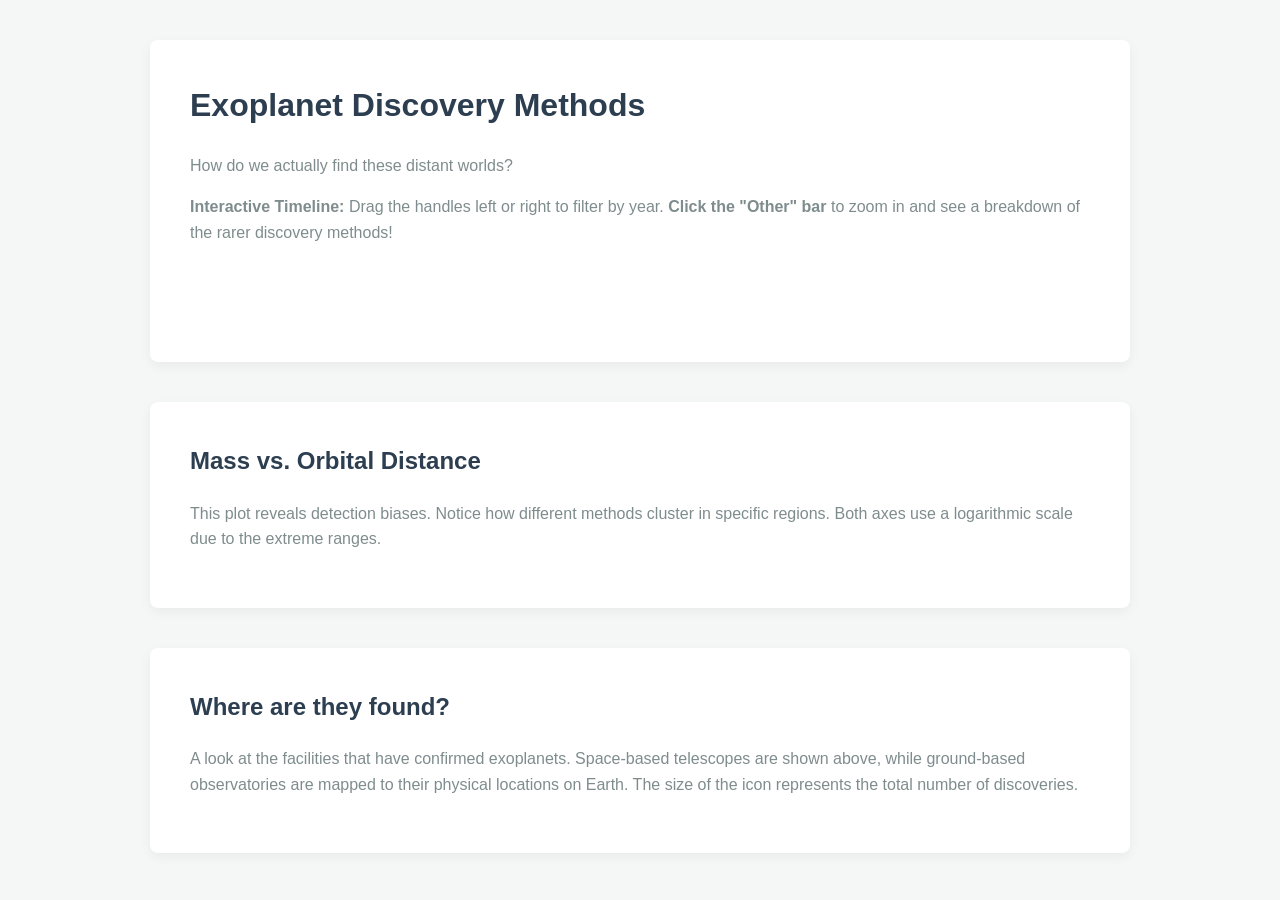
==== index.html @ 7d623ff3 "Exploratory graph: observatories" ====
<!DOCTYPE html>
<html lang="en">
<head>
    <meta charset="UTF-8">
    <meta name="viewport" content="width=device-width, initial-scale=1.0">
    <title>Exploring Exoplanets Through Data</title>

    <link rel="stylesheet" href="css/style.css">
    <script src="https://d3js.org/d3.v7.min.js"></script>
</head>

<body>
    <main>
        <div class="container">
            <h1>Exoplanet Discovery Methods</h1>
            <p class="lead">How do we actually find these distant worlds?</p>
            
            <div class="note" style="margin-bottom: 2rem;">
                <p><strong>Interactive Timeline:</strong> Drag the handles left or right to filter by year. 
                <strong>Click the "Other" bar</strong> to zoom in and see a breakdown of the rarer discovery methods!</p>
            </div>
            
            <div id="timeline-container" style="margin-bottom: 20px;"></div>
            
            <div style="margin-bottom: 10px; height: 35px;">
                <button id="back-btn" class="btn btn-primary" style="display: none; cursor: pointer; padding: 5px 15px; border-radius: 5px; border: none; background-color: var(--accent-blue, #2563eb); color: white; font-weight: bold;">
                    &larr; Back to main view
                </button>
            </div>

            <div id="bar-chart-container"></div>
        </div>

        <div class="container" style="margin-top: 40px;">
            <h2>Mass vs. Orbital Distance</h2>
            <p>This plot reveals detection biases. Notice how different methods cluster in specific regions. Both axes use a logarithmic scale due to the extreme ranges.</p>
            
            <div id="scatter-plot-container"></div>
        </div>

        <div class="container" style="margin-top: 40px;">
            <h2>Where are they found?</h2>
            <p>A look at the facilities that have confirmed exoplanets. Space-based telescopes are shown above, while ground-based observatories are mapped to their physical locations on Earth. The size of the icon represents the total number of discoveries.</p>
            
            <div id="observatory-map-container" style="position: relative; overflow: hidden;"></div>
        </div>

    </main>

    <footer>

    </footer>

    <script src="js/main.js"></script>
    <script src="js/detected_per_method_years.js"></script>
    <script src="js/mass_vs_distance.js"></script>
    <script src="js/observatory_map.js"></script>
</body>
</html>
---- css/style.css ----
/* --- CSS VARIABLES --- */
:root {
    /* Colors */
    --bg-color: #f4f7f6;
    --container-bg: #ffffff;
    --text-main: #2c3e50;
    --text-muted: #7f8c8d;
    --bar-color: #4CAF50;
    --bar-hover: #45a049;
    --grid-line: #e0e0e0;

    --color-transit: #2563eb;
    --color-radial: #ea580c;
    --color-microlensing: #16a34a;
    --color-imaging: #9333ea;
    --color-other: #64748b;
    
    /* Typography */
    --font-family: 'Segoe UI', Tahoma, Geneva, Verdana, sans-serif;
}

/* --- GLOBAL STYLES --- */
body {
    font-family: var(--font-family);
    background-color: var(--bg-color);
    color: var(--text-main);
    margin: 0;
    padding: 40px 20px;
    line-height: 1.6;
}

.container {
    max-width: 900px;
    margin: 0 auto;
    background-color: var(--container-bg);
    padding: 40px;
    border-radius: 8px;
    box-shadow: 0 4px 12px rgba(0,0,0,0.05);
}

h1, h2, h3 {
    margin-top: 0;
    color: var(--text-main);
}

p {
    color: var(--text-muted);
}

/* --- 3. D3 CHART SPECIFIC STYLES --- */
.chart-title {
    font-size: 18px;
    font-weight: bold;
    fill: var(--text-main);
}

.axis-label {
    font-size: 12px;
    fill: var(--text-muted);
}

.domain, .tick line {
    stroke: var(--grid-line);
}

.area-cumulative {
    fill: var(--text-muted, #94a3b8);
    opacity: 0.3;
}

.line-cumulative {
    fill: none;
    stroke: var(--text-muted, #64748b);
    stroke-width: 2px;
}

/* --- BRUSH & SLIDER STYLES --- */
.selection {
    fill: var(--accent-blue, #2563eb);
    fill-opacity: 0.15;
    stroke: var(--accent-blue, #2563eb);
    stroke-width: 2px;
}

.handle--custom {
    fill: #ffffff;
    stroke: var(--text-muted, #64748b);
    stroke-width: 1.5px;
    cursor: ew-resize;
    box-shadow: 0 2px 4px rgba(0,0,0,0.2);
}

.handle-grip {
    stroke: var(--text-muted, #64748b);
    stroke-width: 1px;
    pointer-events: none;
}

.bar-rect {
    transition: filter 0.2s;
}

.bar-clickable:hover {
    filter: brightness(0.85);
}

/* --- SCATTER PLOT & TOOLTIP STYLES --- */
.scatter-dot {
    opacity: 0.7;
    stroke: #fff;
    stroke-width: 0.5px;
    transition: opacity 0.2s, stroke-width 0.2s;
}

.scatter-dot:hover {
    opacity: 1;
    stroke: #000;
    stroke-width: 1.5px;
    cursor: pointer;
}

.d3-tooltip {
    position: absolute;
    background-color: var(--container-bg, #ffffff);
    color: var(--text-main, #2c3e50);
    padding: 12px;
    border-radius: 6px;
    box-shadow: 0 4px 15px rgba(0,0,0,0.15);
    border: 1px solid var(--grid-line, #e0e0e0);
    pointer-events: none;
    font-size: 13px;
    opacity: 0;
    transition: opacity 0.2s;
    z-index: 10;
}

.d3-tooltip strong {
    display: block;
    font-size: 14px;
    margin-bottom: 5px;
    border-bottom: 1px solid var(--grid-line, #e0e0e0);
    padding-bottom: 4px;
}

.legend-text {
    font-size: 12px;
    fill: var(--text-main);
}

/* --- OBSERVATORY MAP STYLES --- */
.map-land {
    fill: #cbd5e1;
    stroke: #ffffff;
    stroke-width: 0.5px;
    transition: fill 0.2s;
}

.map-land:hover {
    fill: #94a3b8;
}

.map-background {
    fill: #f8fafc;
}

.d3-tooltip {
    position: absolute;
    background-color: var(--container-bg, #ffffff);
    color: var(--text-main, #2c3e50);
    padding: 12px;
    border-radius: 6px;
    box-shadow: 0 4px 15px rgba(0,0,0,0.25);
    border: 1px solid var(--grid-line, #e0e0e0);
    pointer-events: none; 
    font-size: 13px;
    opacity: 0;
    transition: opacity 0.1s;
    z-index: 9999;
}

.facility-icon {
    transition: filter 0.2s;
    cursor: pointer;
}

.facility-icon:hover {
    filter: drop-shadow(0px 4px 6px rgba(0,0,0,0.3));
}

.facility-label {
    font-size: 11px;
    fill: var(--text-main);
    font-weight: 600;
    pointer-events: none;
}

.facility-count {
    font-size: 10px;
    fill: var(--text-muted);
    pointer-events: none;
}
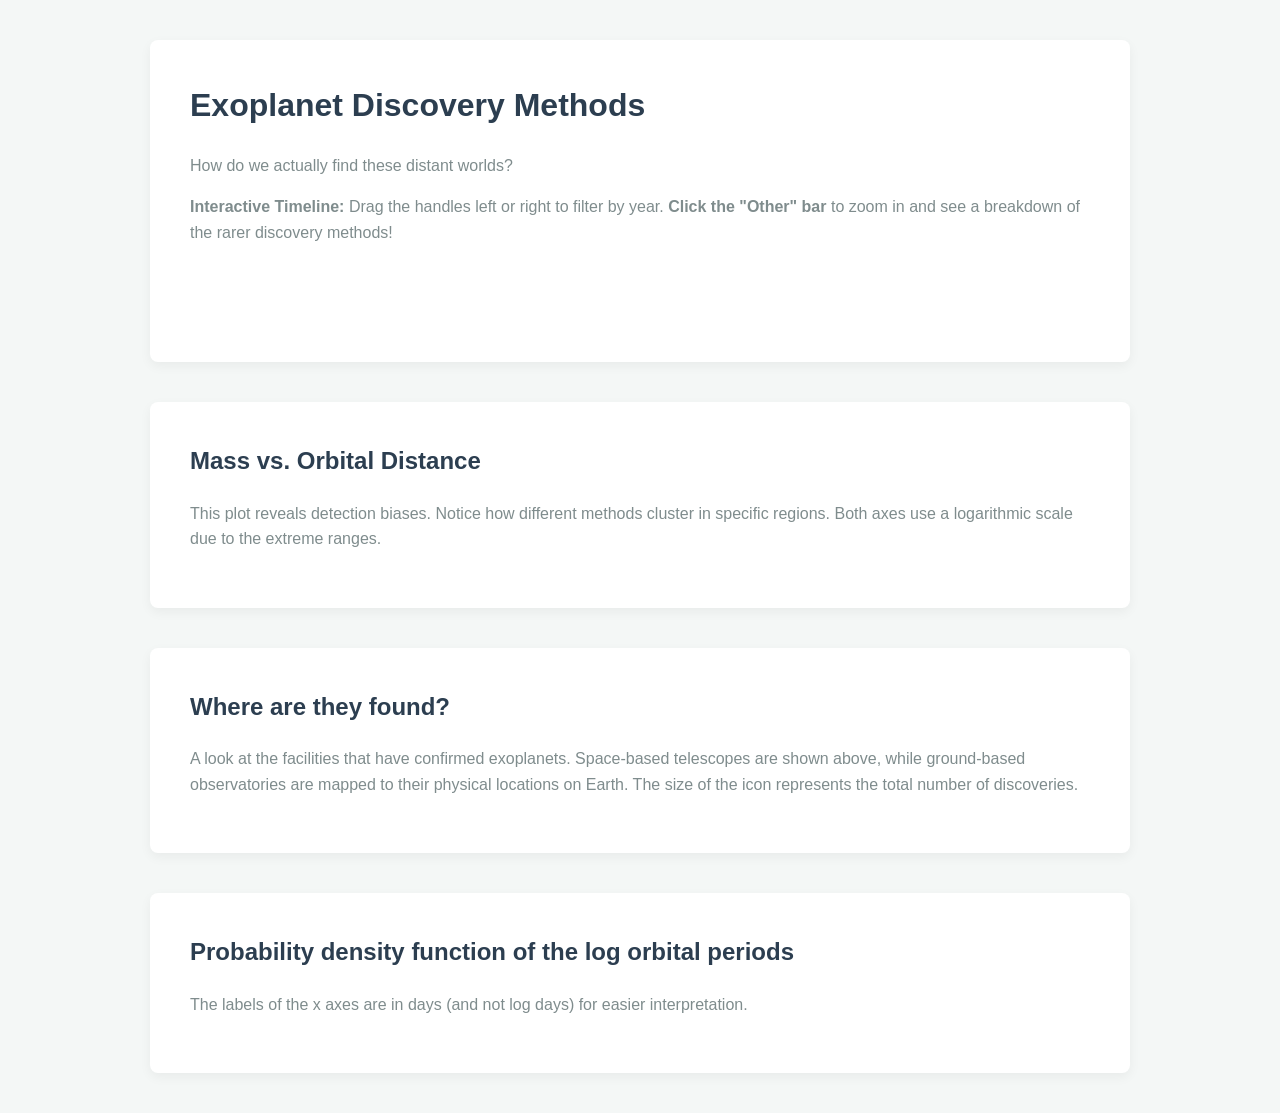
==== commit ab12a799: "Added orbital period density plot." ====
--- a/index.html
+++ b/index.html
@@ -45,6 +45,13 @@
             <div id="observatory-map-container" style="position: relative; overflow: hidden;"></div>
         </div>
 
+        <div class="container" style="margin-top: 40px;">
+            <h2>Probability density function of the log orbital periods</h2>
+            <p>The labels of the x axes are in days (and not log days) for easier interpretation.</p>
+            
+            <div id="density-plot-container"></div>
+        </div>
+
     </main>
 
     <footer>
@@ -55,5 +62,6 @@
     <script src="js/detected_per_method_years.js"></script>
     <script src="js/mass_vs_distance.js"></script>
     <script src="js/observatory_map.js"></script>
+    <script src="js/orbital_density.js"></script>
 </body>
 </html>
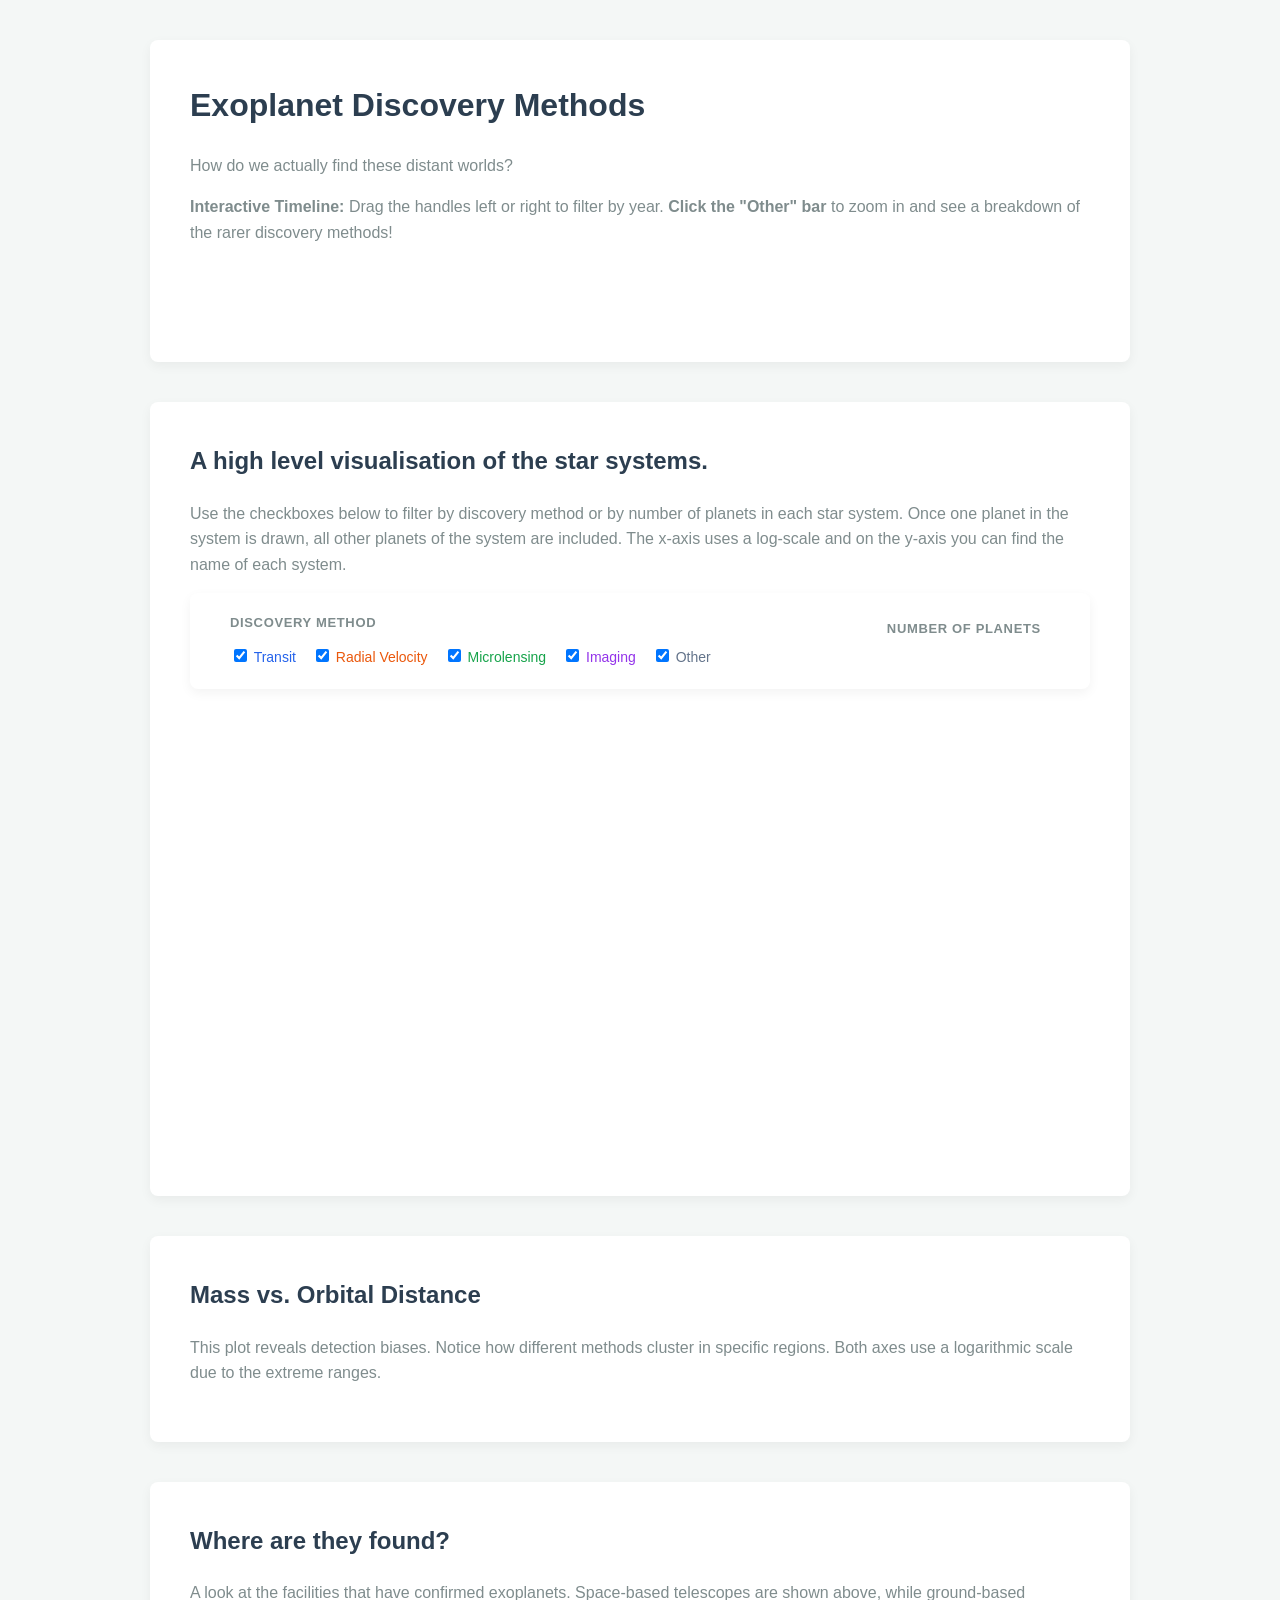
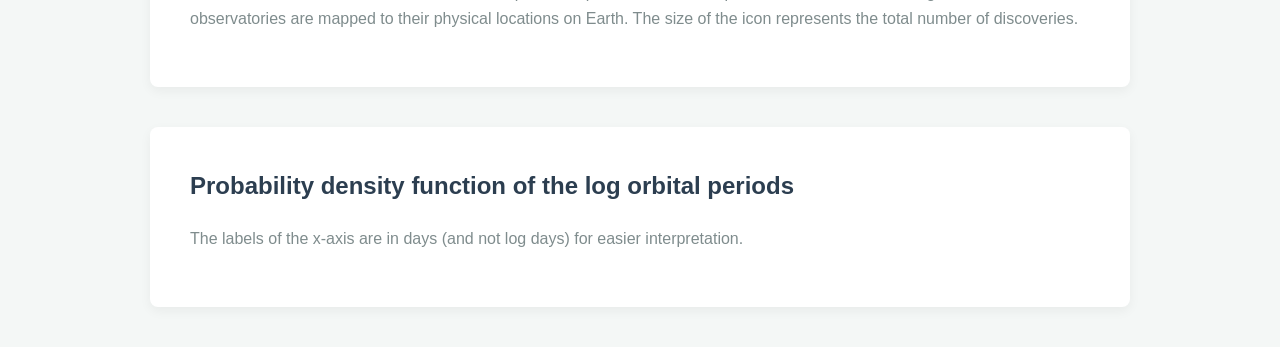
==== commit a68791a0: "Added high-level visualisation plot." ====
--- a/index.html
+++ b/index.html
@@ -32,6 +32,36 @@
         </div>
 
         <div class="container" style="margin-top: 40px;">
+            <h2>A high level visualisation of the star systems.</h2>
+            <p>Use the checkboxes below to filter by discovery method or by number of planets in each star system.
+                Once one planet in the system is drawn, all other planets of the system are included.
+                The x-axis uses a log-scale and on the y-axis you can find the name of each system. 
+            </p>
+            
+            <div class="filters">
+                <div class="filter-group">
+                    <strong>Discovery Method</strong>
+                    <label class="method-transit"><input type="checkbox" name="method" value="Transit" checked> Transit</label>
+                    <label class="method-radial"><input type="checkbox" name="method" value="Radial Velocity" checked> Radial Velocity</label>
+                    <label class="method-microlensing"><input type="checkbox" name="method" value="Microlensing" checked> Microlensing</label>
+                    <label class="method-imaging"><input type="checkbox" name="method" value="Imaging" checked> Imaging</label>
+                    <label class="method-other"><input type="checkbox" name="method" value="Other" checked> Other</label>
+                </div>
+                <div class="filter-group">
+                    <strong>Number of Planets</strong>
+                    <div id="planet-count-filters"></div>
+                </div>
+            </div>
+
+            <div id="system-visualisation-container">
+                <div id="scroll-area" style="height: 400px; overflow-y: auto;">
+                    <svg id="systems-svg"></svg>
+                </div>
+                <svg id="x-axis-svg" height="40"></svg>
+            </div>
+        </div>
+
+        <div class="container" style="margin-top: 40px;">
             <h2>Mass vs. Orbital Distance</h2>
             <p>This plot reveals detection biases. Notice how different methods cluster in specific regions. Both axes use a logarithmic scale due to the extreme ranges.</p>
             
@@ -47,7 +77,7 @@
 
         <div class="container" style="margin-top: 40px;">
             <h2>Probability density function of the log orbital periods</h2>
-            <p>The labels of the x axes are in days (and not log days) for easier interpretation.</p>
+            <p>The labels of the x-axis are in days (and not log days) for easier interpretation.</p>
             
             <div id="density-plot-container"></div>
         </div>
@@ -60,8 +90,10 @@
 
     <script src="js/main.js"></script>
     <script src="js/detected_per_method_years.js"></script>
+    <script src="js/system_visualisation.js"></script>
     <script src="js/mass_vs_distance.js"></script>
     <script src="js/observatory_map.js"></script>
     <script src="js/orbital_density.js"></script>
+
 </body>
 </html>
--- a/css/style.css
+++ b/css/style.css
@@ -198,4 +198,44 @@
     font-size: 10px;
     fill: var(--text-muted);
     pointer-events: none;
-}+}
+
+/* --- FILTER CONTROLS --- */
+.filters {
+    max-width: 900px;
+    margin: 0 auto 20px auto;
+    background-color: var(--container-bg);
+    padding: 20px 40px;
+    border-radius: 8px;
+    box-shadow: 0 4px 12px rgba(0,0,0,0.05);
+    display: flex;
+    gap: 40px;
+}
+
+.filter-group {
+    display: flex;
+    flex-wrap: wrap;
+    gap: 8px 16px;
+    align-items: center;
+}
+
+.filter-group strong {
+    width: 100%;
+    margin-bottom: 4px;
+    font-size: 13px;
+    color: var(--text-muted);
+    text-transform: uppercase;
+    letter-spacing: 0.05em;
+}
+
+.filter-group label {
+    font-size: 14px;
+    font-weight: 500;
+    cursor: pointer;
+}
+
+.method-transit     { color: var(--color-transit); }
+.method-radial      { color: var(--color-radial); }
+.method-microlensing { color: var(--color-microlensing); }
+.method-imaging     { color: var(--color-imaging); }
+.method-other       { color: var(--color-other); }
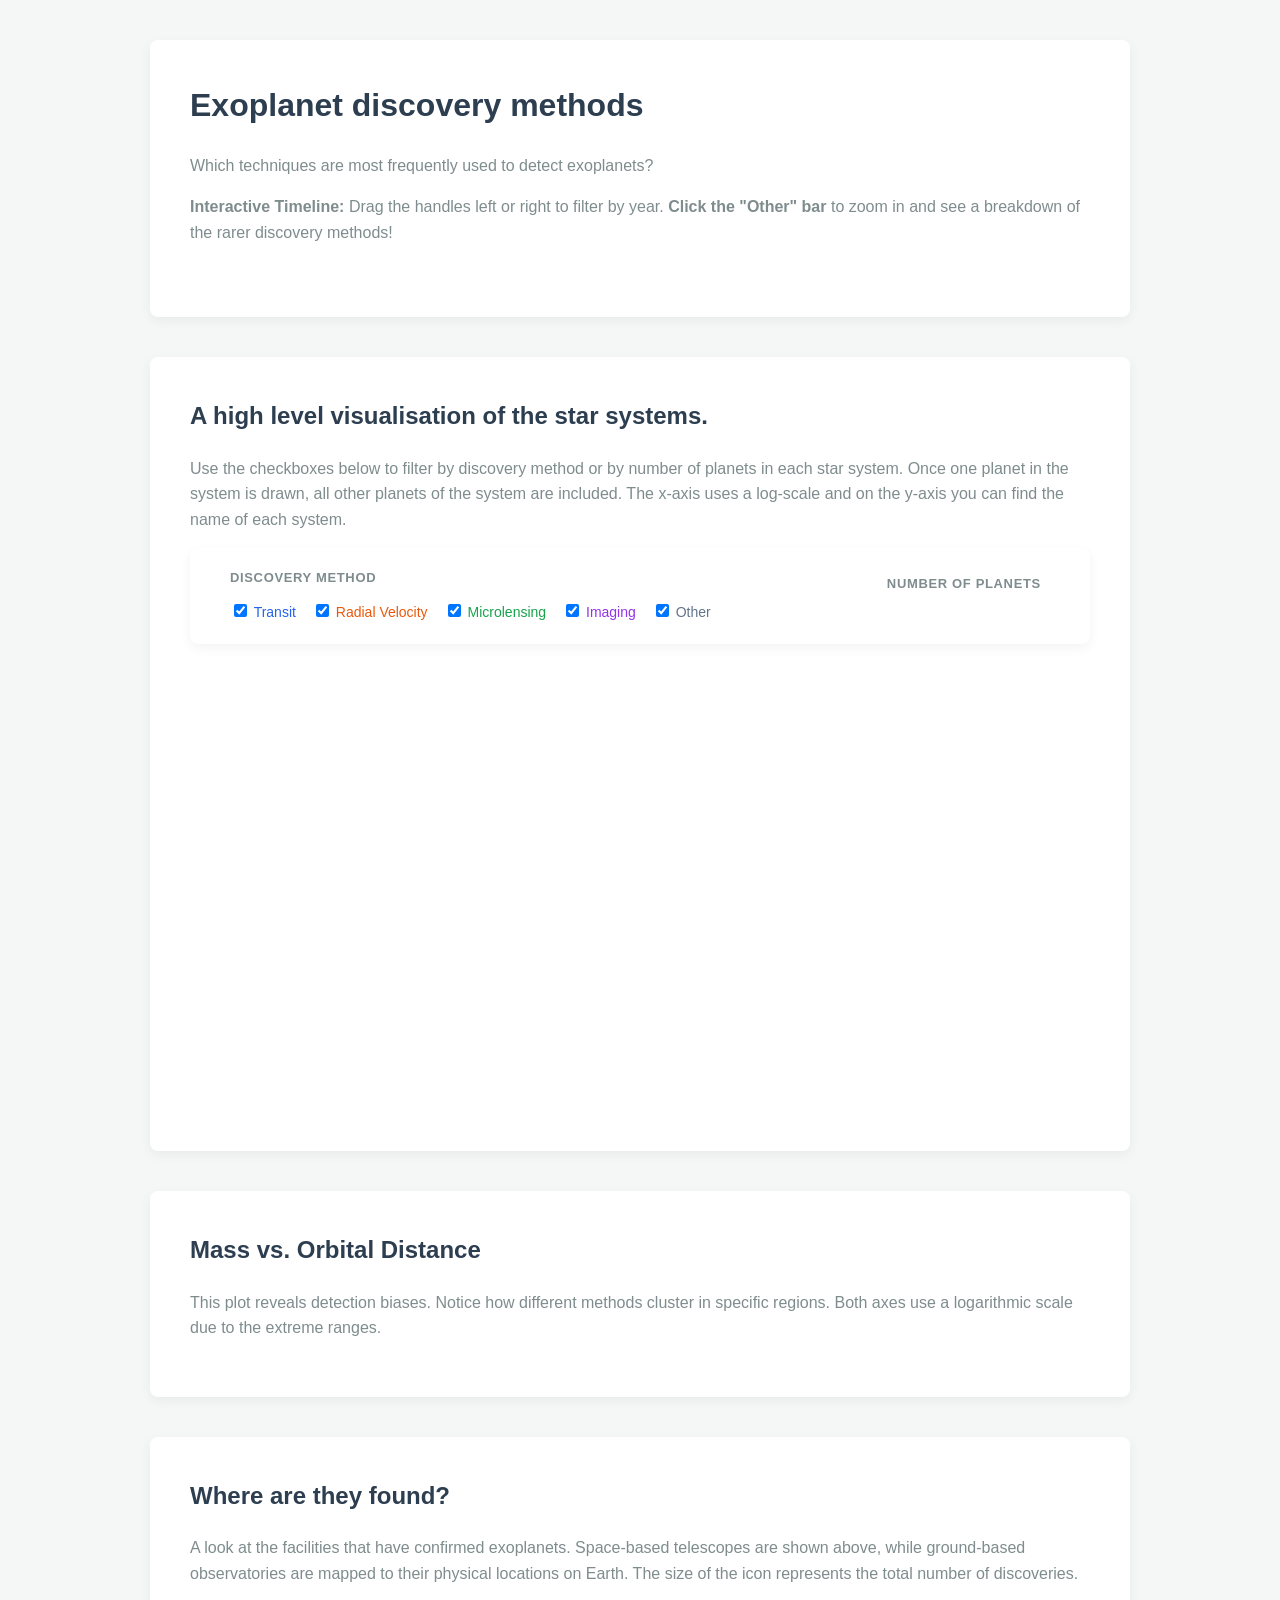
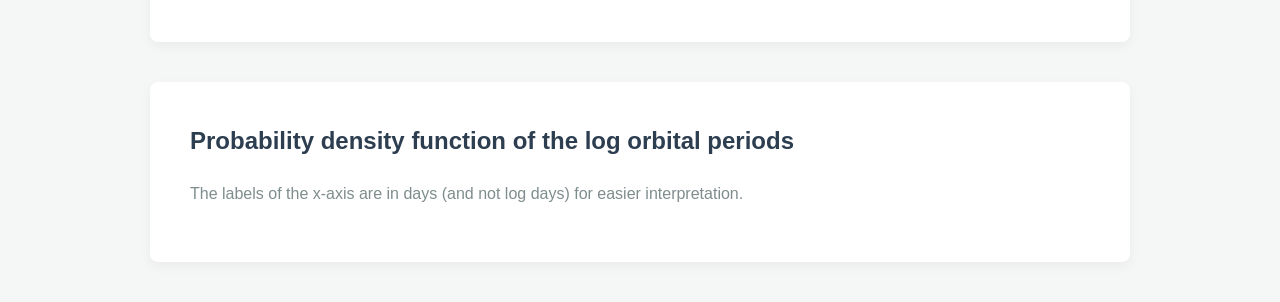
==== commit a88f08f1: "Updated detection methods with timeline" ====
--- a/index.html
+++ b/index.html
@@ -12,8 +12,8 @@
 <body>
     <main>
         <div class="container">
-            <h1>Exoplanet Discovery Methods</h1>
-            <p class="lead">How do we actually find these distant worlds?</p>
+            <h1>Exoplanet discovery methods</h1>
+            <p class="lead">Which techniques are most frequently used to detect exoplanets?</p>
             
             <div class="note" style="margin-bottom: 2rem;">
                 <p><strong>Interactive Timeline:</strong> Drag the handles left or right to filter by year. 
@@ -22,13 +22,12 @@
             
             <div id="timeline-container" style="margin-bottom: 20px;"></div>
             
-            <div style="margin-bottom: 10px; height: 35px;">
-                <button id="back-btn" class="btn btn-primary" style="display: none; cursor: pointer; padding: 5px 15px; border-radius: 5px; border: none; background-color: var(--accent-blue, #2563eb); color: white; font-weight: bold;">
+            <div id="bar-chart-container" style="position: relative;">
+                <button id="back-btn" class="btn btn-primary" 
+                    style="display: none; cursor: pointer; padding: 5px 15px; border-radius: 5px; border: none; background-color: var(--accent-blue, #2563eb); color: white; font-weight: bold;">
                     &larr; Back to main view
                 </button>
             </div>
-
-            <div id="bar-chart-container"></div>
         </div>
 
         <div class="container" style="margin-top: 40px;">
--- a/css/style.css
+++ b/css/style.css
@@ -102,6 +102,23 @@
 
 .bar-clickable:hover {
     filter: brightness(0.85);
+}
+#bar-chart-container {
+    position: relative;
+    margin-top: 0;
+}
+
+#back-btn {
+    position: absolute;
+    right: 40px; 
+    bottom: 65px;
+    z-index: 10;
+    box-shadow: 0 2px 4px rgba(0,0,0,0.2);
+}
+
+#timeline-container svg, 
+#bar-chart-container svg {
+    display: block;
 }
 
 /* --- SCATTER PLOT & TOOLTIP STYLES --- */
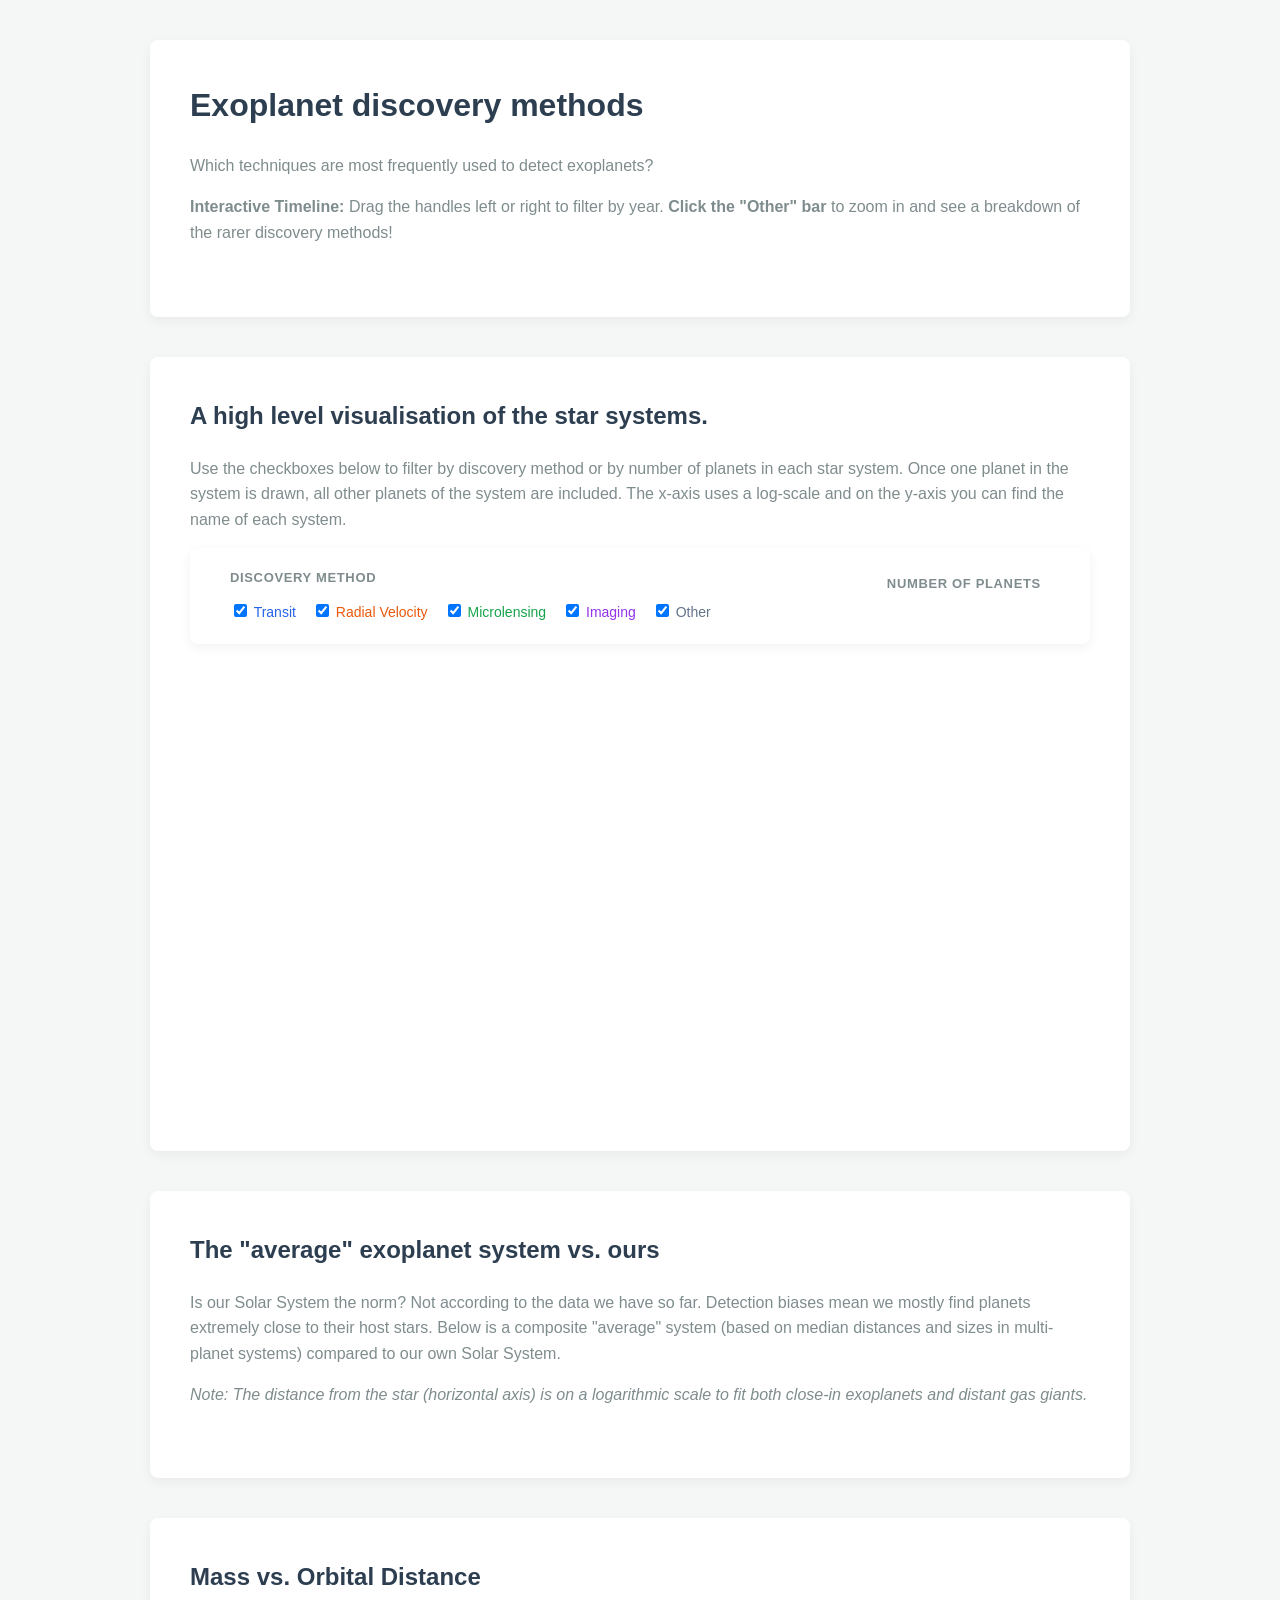
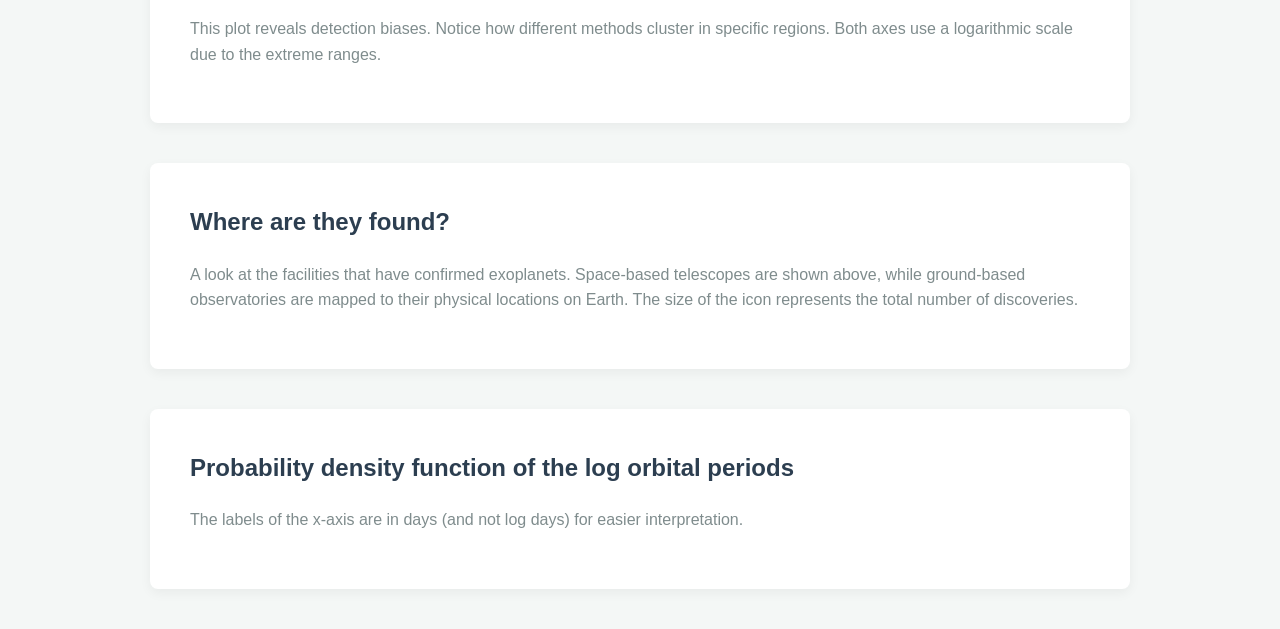
==== commit 663de4d9: "Added interpretative graph: median exoplanetary system" ====
--- a/index.html
+++ b/index.html
@@ -61,6 +61,14 @@
         </div>
 
         <div class="container" style="margin-top: 40px;">
+            <h2>The "average" exoplanet system vs. ours</h2>
+            <p>Is our Solar System the norm? Not according to the data we have so far. Detection biases mean we mostly find planets extremely close to their host stars. Below is a composite "average" system (based on median distances and sizes in multi-planet systems) compared to our own Solar System.</p>
+            <p><em>Note: The distance from the star (horizontal axis) is on a logarithmic scale to fit both close-in exoplanets and distant gas giants.</em></p>
+            
+            <div id="average-system-container" style="position: relative; margin-top: 30px;"></div>
+        </div>
+
+        <div class="container" style="margin-top: 40px;">
             <h2>Mass vs. Orbital Distance</h2>
             <p>This plot reveals detection biases. Notice how different methods cluster in specific regions. Both axes use a logarithmic scale due to the extreme ranges.</p>
             
@@ -93,6 +101,7 @@
     <script src="js/mass_vs_distance.js"></script>
     <script src="js/observatory_map.js"></script>
     <script src="js/orbital_density.js"></script>
+    <script src="js/average_system_comparison.js"></script>
 
 </body>
 </html>
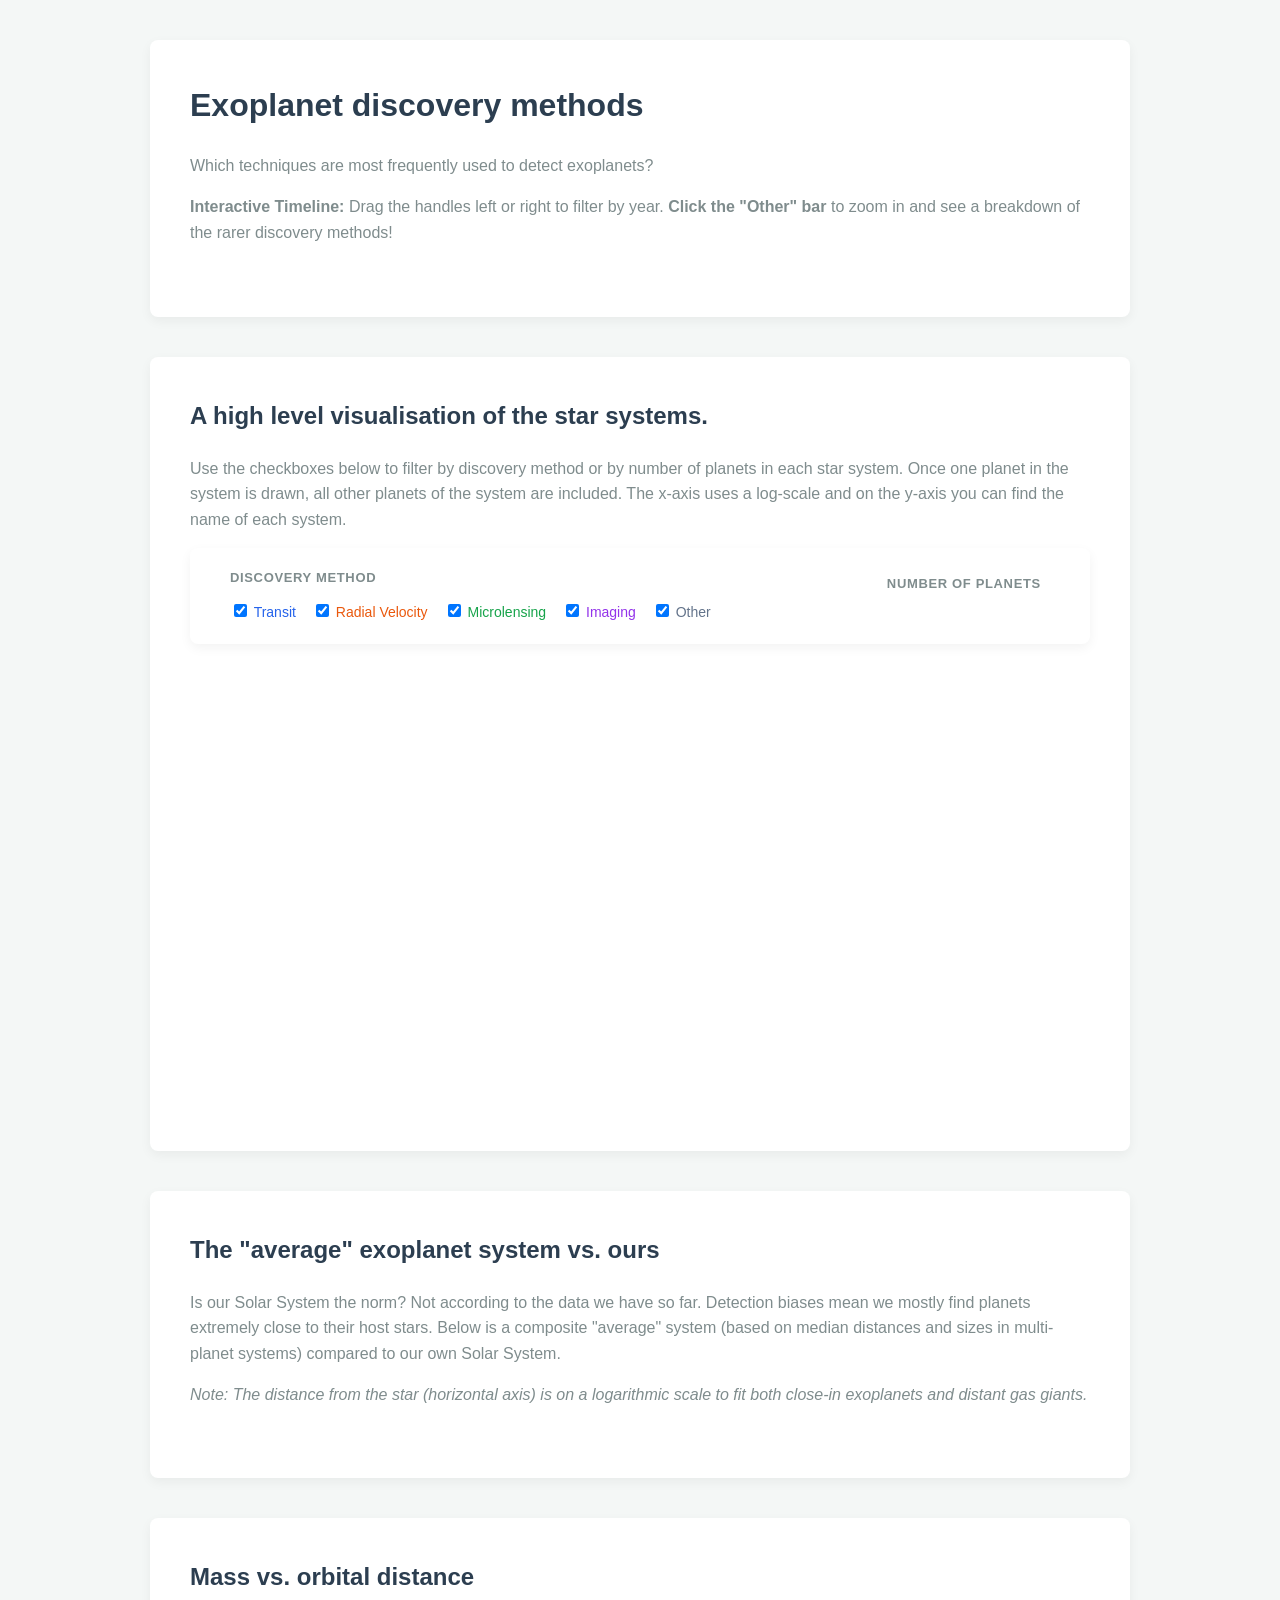
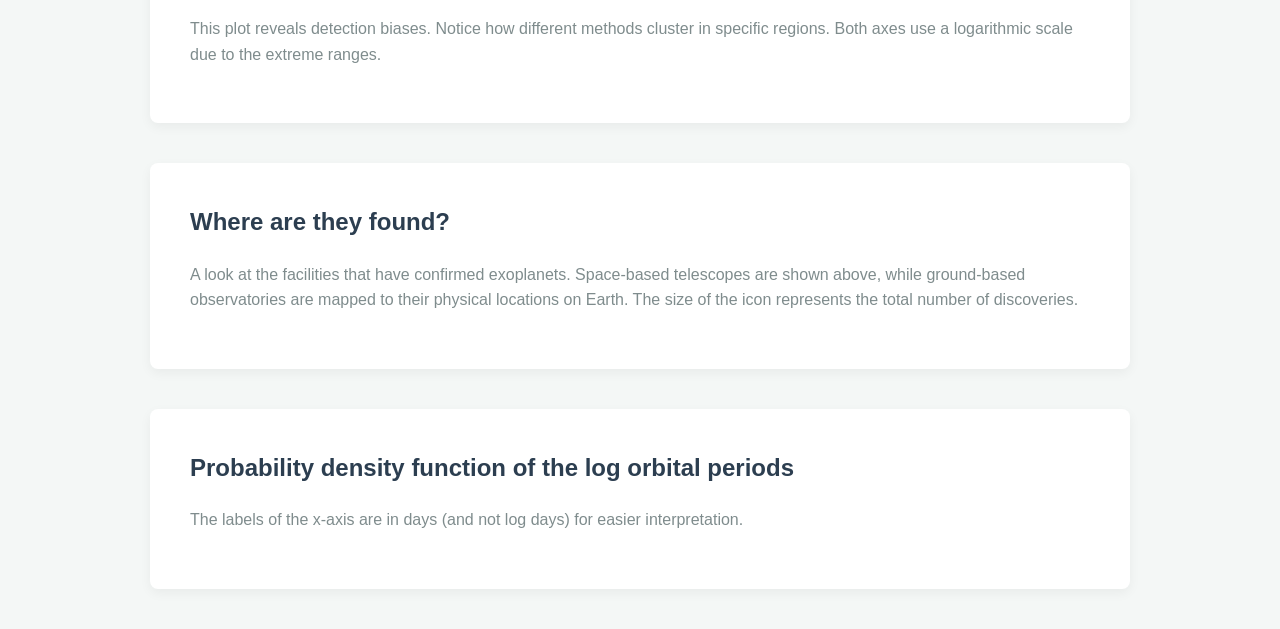
==== commit e5564387: "Updated mass vs. distance" ====
--- a/index.html
+++ b/index.html
@@ -69,7 +69,7 @@
         </div>
 
         <div class="container" style="margin-top: 40px;">
-            <h2>Mass vs. Orbital Distance</h2>
+            <h2>Mass vs. orbital distance</h2>
             <p>This plot reveals detection biases. Notice how different methods cluster in specific regions. Both axes use a logarithmic scale due to the extreme ranges.</p>
             
             <div id="scatter-plot-container"></div>
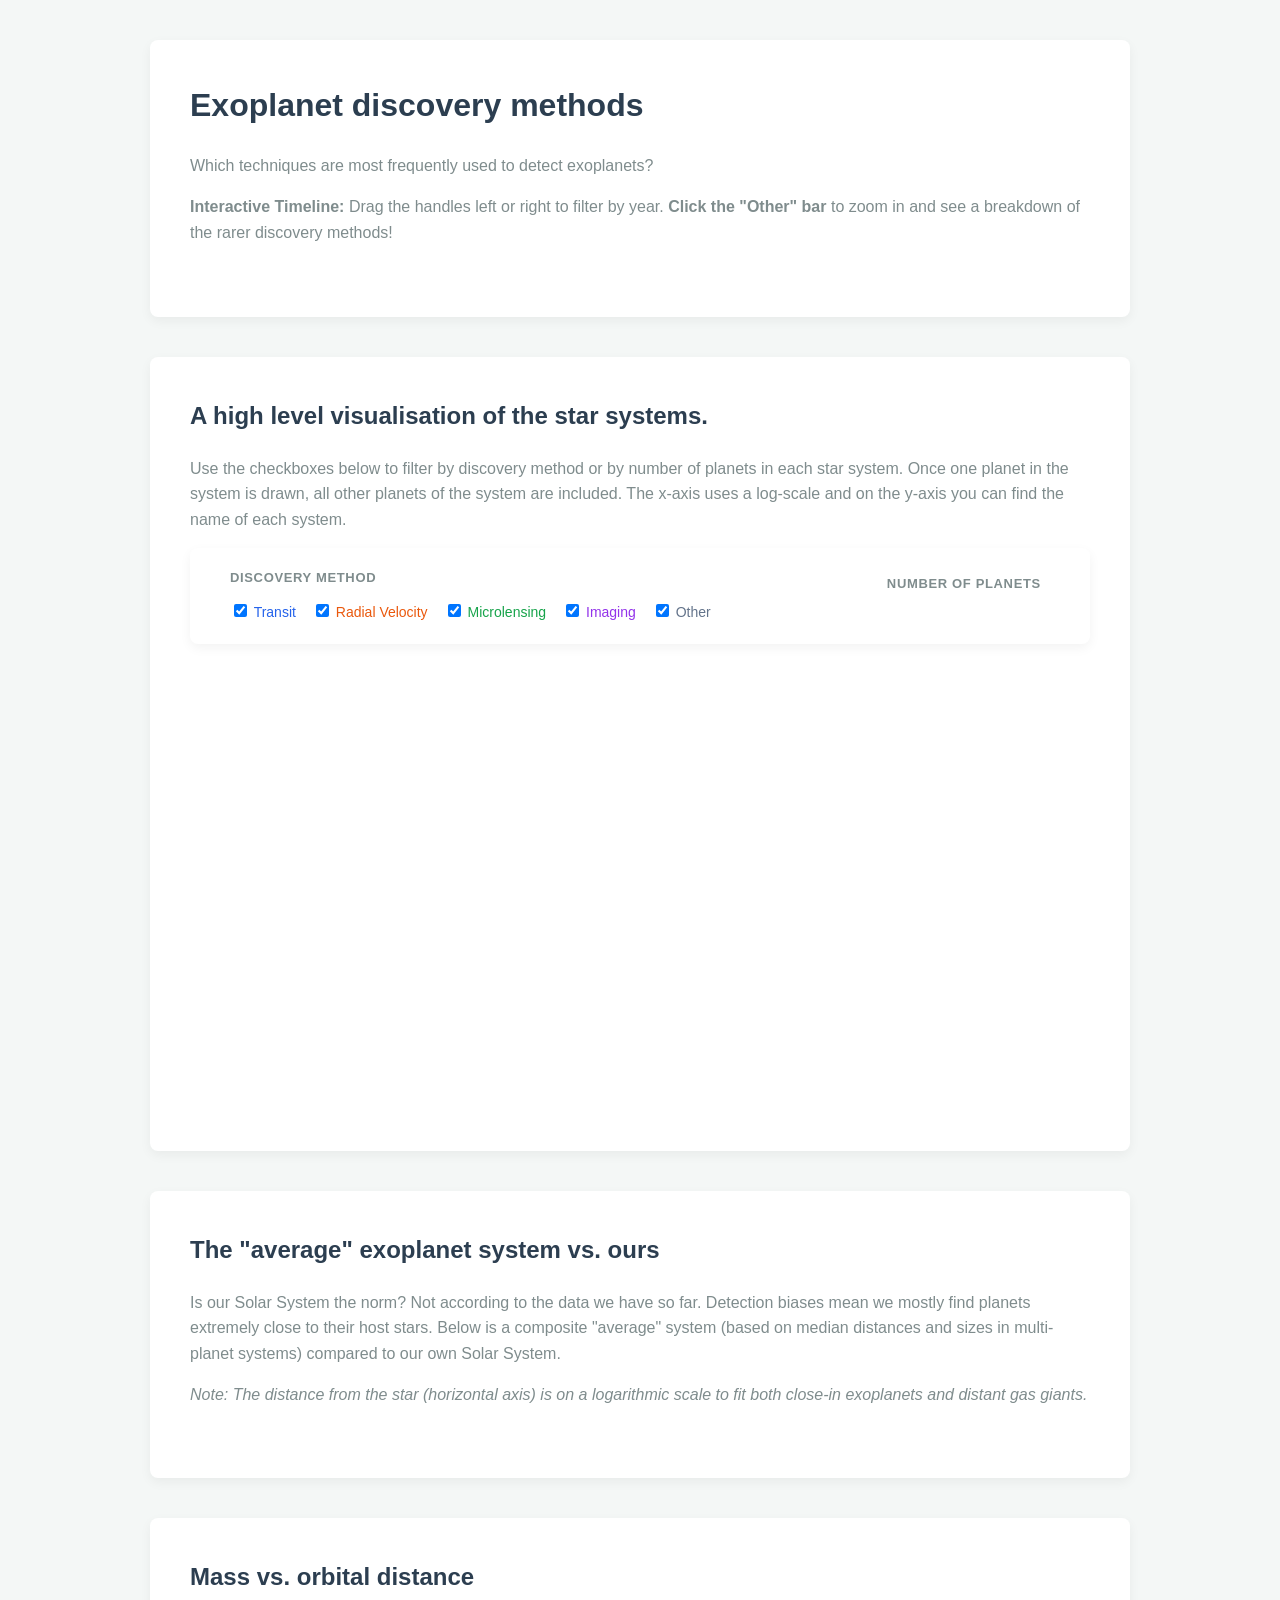
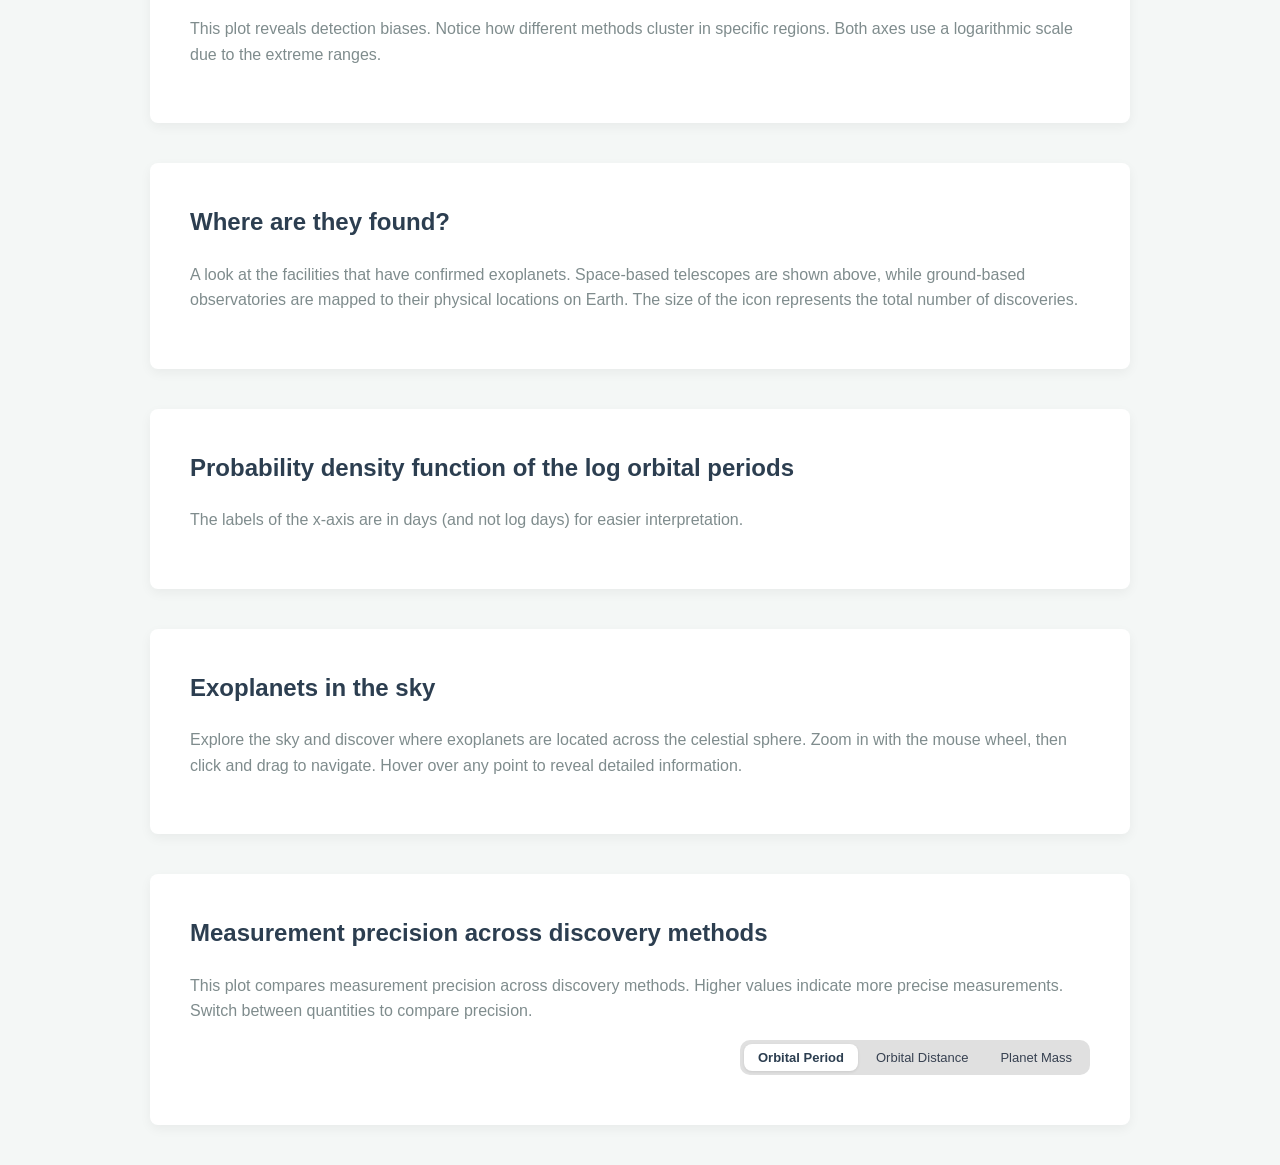
==== commit 0ce45707: "Added sky map and measurement precision plot" ====
--- a/index.html
+++ b/index.html
@@ -89,6 +89,35 @@
             <div id="density-plot-container"></div>
         </div>
 
+        <div class="container" style="margin-top: 40px;">
+            <h2>Exoplanets in the sky</h2>
+            <p>
+                Explore the sky and discover where exoplanets are located across the celestial sphere.
+                Zoom in with the mouse wheel, then click and drag to navigate.
+                Hover over any point to reveal detailed information.
+            </p>
+
+            <div id="sky-map-container"></div>
+        </div>
+
+        <div class="container" style="margin-top: 40px;">
+            <h2>Measurement precision across discovery methods</h2>
+            <p>
+                This plot compares measurement precision across discovery methods.
+                Higher values indicate more precise measurements.
+                Switch between quantities to compare precision.
+            </p>
+
+            <div class="plot-controls">
+                <div class="segmented-control" id="precision-toggle">
+                    <button data-metric="orbper" class="active">Orbital Period</button>
+                    <button data-metric="orbsmax">Orbital Distance</button>
+                    <button data-metric="bmasse">Planet Mass</button>
+                </div>
+            </div>
+            <div id="precision-plot-container"></div>
+        </div>
+
     </main>
 
     <footer>
@@ -102,6 +131,8 @@
     <script src="js/observatory_map.js"></script>
     <script src="js/orbital_density.js"></script>
     <script src="js/average_system_comparison.js"></script>
+    <script src="js/sky_map.js"></script>
+    <script src="js/measurement_precision.js"></script>
 
 </body>
 </html>
--- a/css/style.css
+++ b/css/style.css
@@ -55,8 +55,9 @@
 }
 
 .axis-label {
-    font-size: 12px;
-    fill: var(--text-muted);
+    font-size: 14px;
+    fill: var(--text-main);
+    font-weight: 500;
 }
 
 .domain, .tick line {
@@ -255,4 +256,42 @@
 .method-radial      { color: var(--color-radial); }
 .method-microlensing { color: var(--color-microlensing); }
 .method-imaging     { color: var(--color-imaging); }
-.method-other       { color: var(--color-other); }+.method-other       { color: var(--color-other); }
+
+/* --- SEGMENTED CONTROL (measurement selector) --- */
+.segmented-control {
+    display: inline-flex;
+    background: var(--grid-line);
+    border-radius: 10px;
+    padding: 4px;
+    gap: 4px;
+}
+
+.segmented-control button {
+    border: none;
+    background: transparent;
+    padding: 6px 14px;
+    border-radius: 8px;
+    cursor: pointer;
+    font-size: 13px;
+    color: #374151;
+    transition: all 0.2s ease;
+}
+
+.segmented-control button.active {
+    background: var(--container-bg);
+    color: var(--text-main);
+    box-shadow: 0 1px 3px rgba(0,0,0,0.1);
+    font-weight: 600;
+}
+
+.segmented-control button:hover {
+    background: rgba(255,255,255,0.6);
+}
+
+.plot-controls {
+    display: flex;
+    justify-content: flex-end;
+    margin-top: 10px;
+    margin-bottom: 10px;
+}
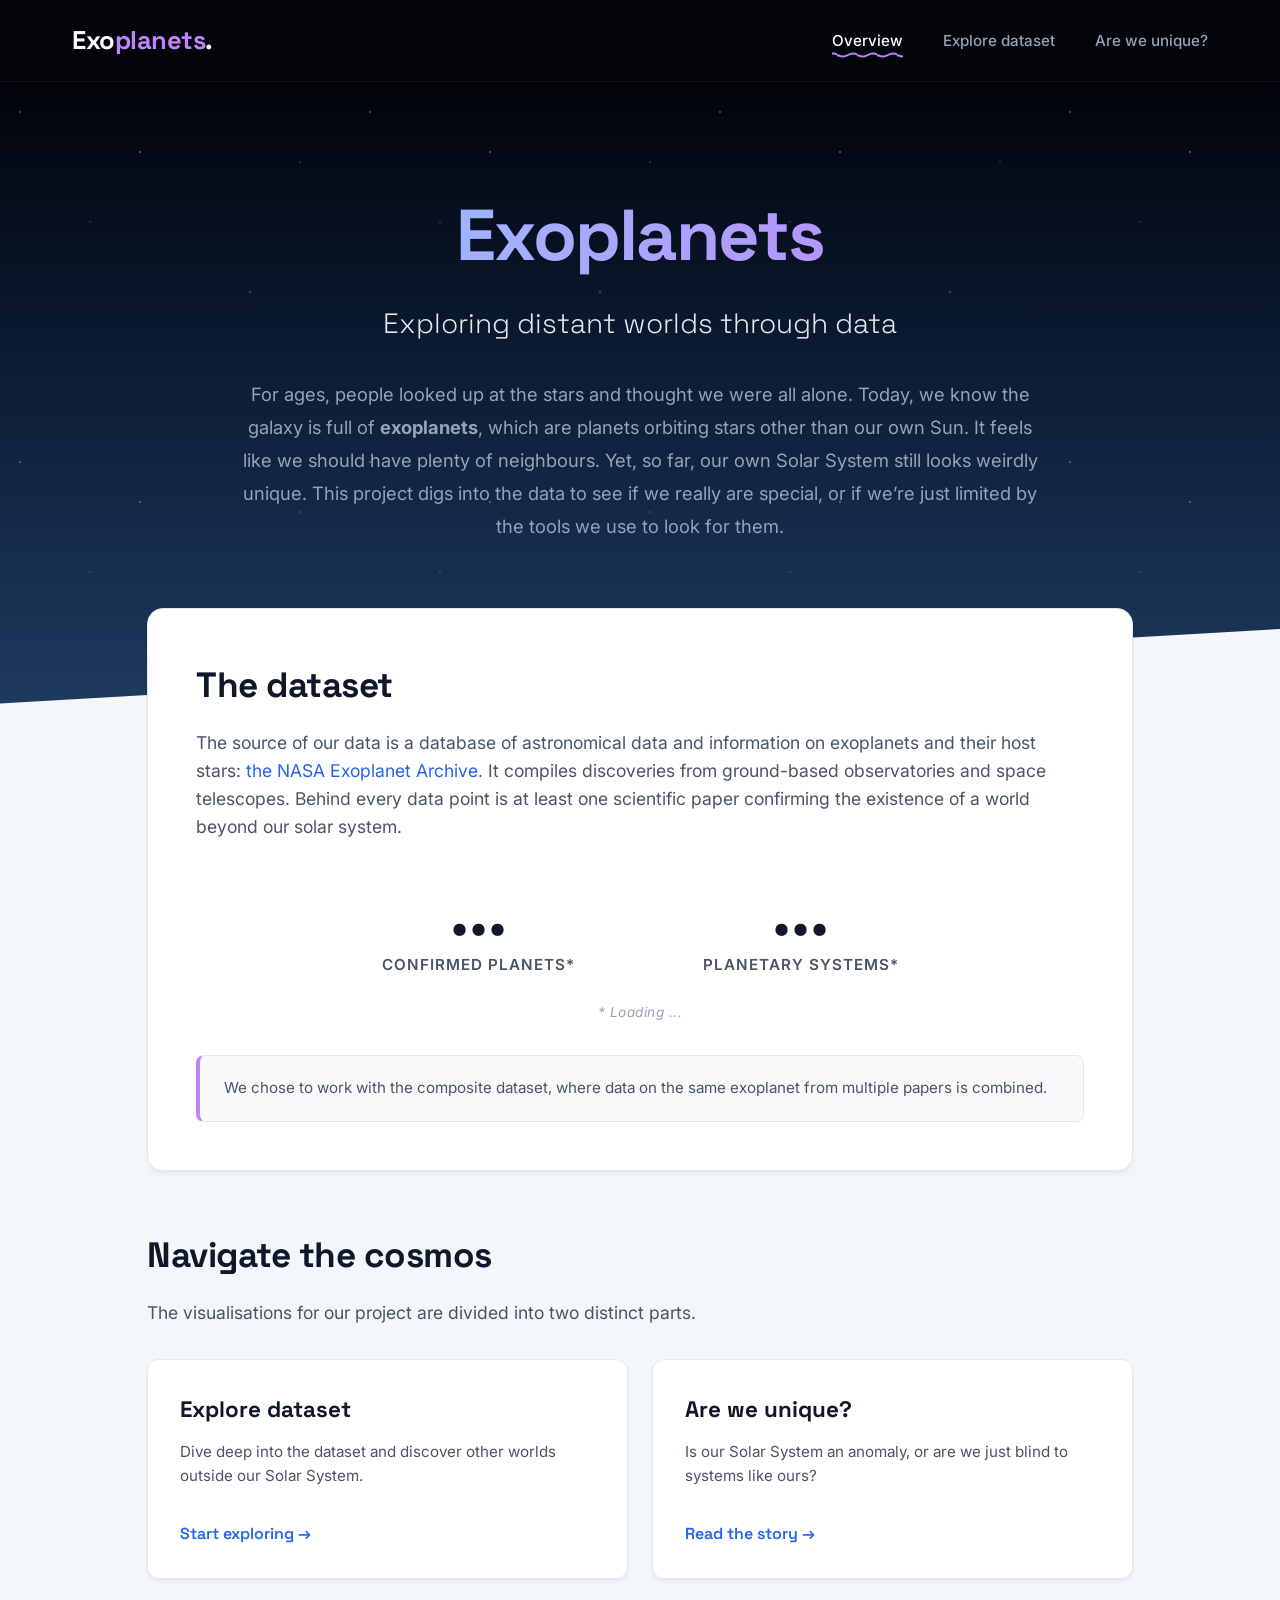
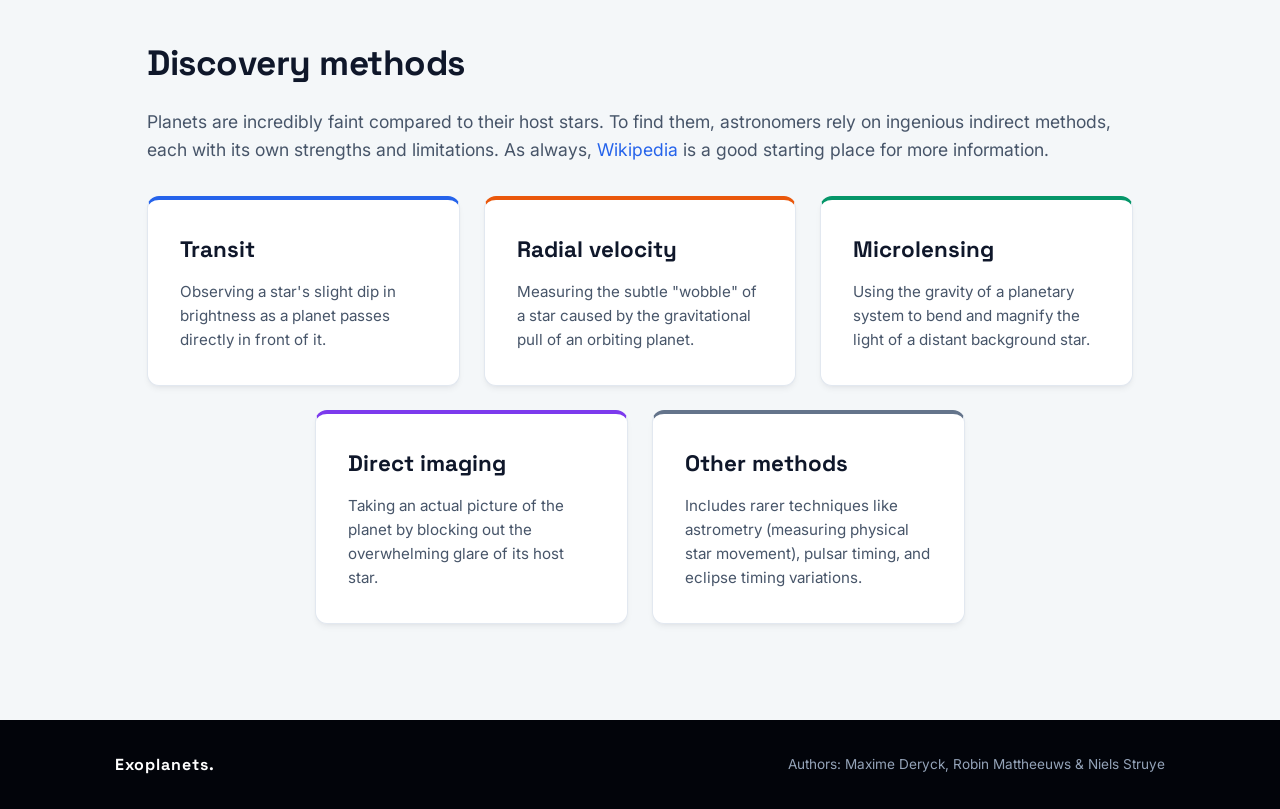
==== commit e34ea29f: "Major website overhaul to fit new website style and add explorable text" ====
--- a/index.html
+++ b/index.html
@@ -3,136 +3,191 @@
 <head>
     <meta charset="UTF-8">
     <meta name="viewport" content="width=device-width, initial-scale=1.0">
-    <title>Exploring Exoplanets Through Data</title>
-
+    <title>Exoplanets | Exploring distant worlds through data</title>
+    
+    <link rel="preconnect" href="https://fonts.googleapis.com">
+    <link rel="preconnect" href="https://fonts.gstatic.com" crossorigin>
+    <link href="https://fonts.googleapis.com/css2?family=Space+Grotesk:wght@400;600;700&family=Inter:wght@300;400;500;600;700&display=swap" rel="stylesheet">
+    
     <link rel="stylesheet" href="css/style.css">
+    <link rel="stylesheet" href="css/index.css">
     <script src="https://d3js.org/d3.v7.min.js"></script>
 </head>
+<body>
 
-<body>
+    <nav class="navbar">
+        <div class="nav-container">
+            <a class="nav-logo" href="index.html">Exo<span>planets</span>.</a>
+            <ul class="nav-links">
+                <li><a href="index.html" class="active">Overview</a></li>
+                <li><a href="explore.html">Explore dataset</a></li>
+                <li><a href="story.html">Are we unique?</a></li>
+            </ul>
+        </div>
+    </nav>
+
+    <header class="atmosphere-bg">
+        <div class="stars"></div>
+        <div class="hero-content">
+            <h1>Exoplanets</h1>
+            <p class="subtitle">Exploring distant worlds through data</p>
+            <p class="intro-text">
+                For ages, people looked up at the stars and thought we were all alone.
+                Today, we know the galaxy is full of <strong>exoplanets</strong>, which are planets orbiting stars other than our own Sun. It feels like we should have plenty of neighbours. Yet, so far, our own Solar System still looks weirdly unique. This project digs into the data to see if we really are special, or if we’re just limited by the tools we use to look for them.
+            </p>
+        </div>
+    </header>
+
     <main>
-        <div class="container">
-            <h1>Exoplanet discovery methods</h1>
-            <p class="lead">Which techniques are most frequently used to detect exoplanets?</p>
-            
-            <div class="note" style="margin-bottom: 2rem;">
-                <p><strong>Interactive Timeline:</strong> Drag the handles left or right to filter by year. 
-                <strong>Click the "Other" bar</strong> to zoom in and see a breakdown of the rarer discovery methods!</p>
-            </div>
-            
-            <div id="timeline-container" style="margin-bottom: 20px;"></div>
-            
-            <div id="bar-chart-container" style="position: relative;">
-                <button id="back-btn" class="btn btn-primary" 
-                    style="display: none; cursor: pointer; padding: 5px 15px; border-radius: 5px; border: none; background-color: var(--accent-blue, #2563eb); color: white; font-weight: bold;">
-                    &larr; Back to main view
-                </button>
-            </div>
-        </div>
-
-        <div class="container" style="margin-top: 40px;">
-            <h2>A high level visualisation of the star systems.</h2>
-            <p>Use the checkboxes below to filter by discovery method or by number of planets in each star system.
-                Once one planet in the system is drawn, all other planets of the system are included.
-                The x-axis uses a log-scale and on the y-axis you can find the name of each system. 
+        <section class="main-container overlap-container">
+            <h2>The dataset</h2>
+            <p class="section-desc">
+                The source of our data is a database of astronomical data and information on exoplanets and their host stars: <a href="https://exoplanetarchive.ipac.caltech.edu/" target="_blank" rel="noopener noreferrer">the NASA Exoplanet Archive</a>. It compiles discoveries from ground-based observatories and space telescopes. Behind every data point is at least one scientific paper confirming the existence of a world beyond our solar system.
             </p>
             
-            <div class="filters">
-                <div class="filter-group">
-                    <strong>Discovery Method</strong>
-                    <label class="method-transit"><input type="checkbox" name="method" value="Transit" checked> Transit</label>
-                    <label class="method-radial"><input type="checkbox" name="method" value="Radial Velocity" checked> Radial Velocity</label>
-                    <label class="method-microlensing"><input type="checkbox" name="method" value="Microlensing" checked> Microlensing</label>
-                    <label class="method-imaging"><input type="checkbox" name="method" value="Imaging" checked> Imaging</label>
-                    <label class="method-other"><input type="checkbox" name="method" value="Other" checked> Other</label>
+            <div class="metrics-flex">
+                <div class="metric-block">
+                    <div class="metric-number" id="planet-counter" data-target="0">...</div>
+                    <div class="metric-label">Confirmed planets*</div>
                 </div>
-                <div class="filter-group">
-                    <strong>Number of Planets</strong>
-                    <div id="planet-count-filters"></div>
+                <div class="metric-block">
+                    <div class="metric-number" id="system-counter" data-target="0">...</div>
+                    <div class="metric-label">Planetary systems*</div>
                 </div>
             </div>
 
-            <div id="system-visualisation-container">
-                <div id="scroll-area" style="height: 400px; overflow-y: auto;">
-                    <svg id="systems-svg"></svg>
+            <div class="dataset-date" id="dataset-date-display">* Loading ...</div>
+
+            <div class="methodology-note">
+                We chose to work with the composite dataset, where data on the same exoplanet from multiple papers is combined.
+            </div>
+        </section>
+
+        <section class="main-container">
+            <h2>Navigate the cosmos</h2>
+            <p class="section-desc">The visualisations for our project are divided into two distinct parts.</p>
+            
+            <div class="cards-grid two-cols">
+                <a href="explore.html" class="interactive-card">
+                    <h3>Explore dataset</h3>
+                    <p>Dive deep into the dataset and discover other worlds outside our Solar System.</p>
+                    <span class="card-link">Start exploring &rarr;</span>
+                </a>
+                <a href="story.html" class="interactive-card">
+                    <h3>Are we unique?</h3>
+                    <p>Is our Solar System an anomaly, or are we just blind to systems like ours?</p>
+                    <span class="card-link">Read the story &rarr;</span>
+                </a>
+            </div>
+        </section>
+
+        <section class="main-container", style="margin-bottom: -2rem;">
+            <h2>Discovery methods</h2>
+            <p class="section-desc">Planets are incredibly faint compared to their host stars. To find them, astronomers rely on ingenious indirect methods, each with its own strengths and limitations. As always, <a href="https://en.wikipedia.org/wiki/Methods_of_detecting_exoplanets" target="_blank" rel="noopener noreferrer">Wikipedia</a> is a good starting place for more information.</p>
+            
+            <div class="cards-grid methods-grid">
+                <div class="method-card transit">
+                    <h3>Transit</h3>
+                    <p>Observing a star's slight dip in brightness as a planet passes directly in front of it.</p>
                 </div>
-                <svg id="x-axis-svg" height="40"></svg>
-            </div>
-        </div>
-
-        <div class="container" style="margin-top: 40px;">
-            <h2>The "average" exoplanet system vs. ours</h2>
-            <p>Is our Solar System the norm? Not according to the data we have so far. Detection biases mean we mostly find planets extremely close to their host stars. Below is a composite "average" system (based on median distances and sizes in multi-planet systems) compared to our own Solar System.</p>
-            <p><em>Note: The distance from the star (horizontal axis) is on a logarithmic scale to fit both close-in exoplanets and distant gas giants.</em></p>
-            
-            <div id="average-system-container" style="position: relative; margin-top: 30px;"></div>
-        </div>
-
-        <div class="container" style="margin-top: 40px;">
-            <h2>Mass vs. orbital distance</h2>
-            <p>This plot reveals detection biases. Notice how different methods cluster in specific regions. Both axes use a logarithmic scale due to the extreme ranges.</p>
-            
-            <div id="scatter-plot-container"></div>
-        </div>
-
-        <div class="container" style="margin-top: 40px;">
-            <h2>Where are they found?</h2>
-            <p>A look at the facilities that have confirmed exoplanets. Space-based telescopes are shown above, while ground-based observatories are mapped to their physical locations on Earth. The size of the icon represents the total number of discoveries.</p>
-            
-            <div id="observatory-map-container" style="position: relative; overflow: hidden;"></div>
-        </div>
-
-        <div class="container" style="margin-top: 40px;">
-            <h2>Probability density function of the log orbital periods</h2>
-            <p>The labels of the x-axis are in days (and not log days) for easier interpretation.</p>
-            
-            <div id="density-plot-container"></div>
-        </div>
-
-        <div class="container" style="margin-top: 40px;">
-            <h2>Exoplanets in the sky</h2>
-            <p>
-                Explore the sky and discover where exoplanets are located across the celestial sphere.
-                Zoom in with the mouse wheel, then click and drag to navigate.
-                Hover over any point to reveal detailed information.
-            </p>
-
-            <div id="sky-map-container"></div>
-        </div>
-
-        <div class="container" style="margin-top: 40px;">
-            <h2>Measurement precision across discovery methods</h2>
-            <p>
-                This plot compares measurement precision across discovery methods.
-                Higher values indicate more precise measurements.
-                Switch between quantities to compare precision.
-            </p>
-
-            <div class="plot-controls">
-                <div class="segmented-control" id="precision-toggle">
-                    <button data-metric="orbper" class="active">Orbital Period</button>
-                    <button data-metric="orbsmax">Orbital Distance</button>
-                    <button data-metric="bmasse">Planet Mass</button>
+                <div class="method-card radial">
+                    <h3>Radial velocity</h3>
+                    <p>Measuring the subtle "wobble" of a star caused by the gravitational pull of an orbiting planet.</p>
+                </div>
+                <div class="method-card microlensing">
+                    <h3>Microlensing</h3>
+                    <p>Using the gravity of a planetary system to bend and magnify the light of a distant background star.</p>
+                </div>
+                <div class="method-card imaging">
+                    <h3>Direct imaging</h3>
+                    <p>Taking an actual picture of the planet by blocking out the overwhelming glare of its host star.</p>
+                </div>
+                <div class="method-card other">
+                    <h3>Other methods</h3>
+                    <p>Includes rarer techniques like astrometry (measuring physical star movement), pulsar timing, and eclipse timing variations.</p>
                 </div>
             </div>
-            <div id="precision-plot-container"></div>
-        </div>
-
+        </section>
     </main>
 
-    <footer>
-
+    <footer class="site-footer">
+        <div class="footer-content">
+            <p><strong>Exoplanets.</strong></p>
+            <p>Authors: Maxime Deryck, Robin Mattheeuws &amp; Niels Struye</p>
+        </div>
     </footer>
 
     <script src="js/main.js"></script>
-    <script src="js/detected_per_method_years.js"></script>
-    <script src="js/system_visualisation.js"></script>
-    <script src="js/mass_vs_distance.js"></script>
-    <script src="js/observatory_map.js"></script>
-    <script src="js/orbital_density.js"></script>
-    <script src="js/average_system_comparison.js"></script>
-    <script src="js/sky_map.js"></script>
-    <script src="js/measurement_precision.js"></script>
+    <script>
+        document.addEventListener('DOMContentLoaded', () => {
+            const speed = 100; 
 
+            const animateCounters = (entries, observer) => {
+                entries.forEach(entry => {
+                    if (entry.isIntersecting) {
+                        const counter = entry.target;
+                        
+                        const updateCount = () => {
+                            const target = +counter.getAttribute('data-target');
+                            let currentRaw = +(counter.getAttribute('data-current') || 0);
+                            
+                            const inc = target / speed;
+
+                            if (currentRaw < target) {
+                                currentRaw = Math.ceil(currentRaw + inc);
+                                counter.setAttribute('data-current', currentRaw);
+                                
+                                counter.innerText = window.formatExoNumber(currentRaw);
+                                setTimeout(updateCount, 20);
+                            } else {
+                                counter.innerText = window.formatExoNumber(target);
+                            }
+                        };
+                        updateCount();
+                        observer.unobserve(counter);
+                    }
+                });
+            };
+
+            const counterObserver = new IntersectionObserver(animateCounters, { threshold: 0.75 });
+
+            async function loadAndAnimateMetrics() {
+                const planetCounter = document.getElementById('planet-counter');
+                const systemCounter = document.getElementById('system-counter');
+                
+                if (!planetCounter || !systemCounter) return;
+
+                try {
+                    const data = await loadGlobalData();
+                    
+                    if (data && data.length > 0) {
+                        const dateDisplay = document.getElementById('dataset-date-display');
+                        if (dateDisplay && data.datasetDate) {
+                            dateDisplay.innerText = `* As of ${data.datasetDate}`;
+                        }
+
+                        const totalPlanets = data.length;
+                        const totalSystems = new Set(data.map(d => d.hostname)).size; 
+                        
+                        planetCounter.setAttribute('data-target', totalPlanets);
+                        systemCounter.setAttribute('data-target', totalSystems);
+                        
+                        planetCounter.innerText = "0";
+                        systemCounter.innerText = "0";
+
+                        counterObserver.observe(planetCounter);
+                        counterObserver.observe(systemCounter);
+                    }
+                    
+                } catch (error) {
+                    console.error("Failed to load metrics:", error);
+                    planetCounter.innerText = "Err";
+                    systemCounter.innerText = "Err";
+                }
+            }
+
+            loadAndAnimateMetrics();
+        });
+    </script>
 </body>
 </html>
--- a/css/style.css
+++ b/css/style.css
@@ -1,297 +1,410 @@
-/* --- CSS VARIABLES --- */
+/* --- FONTS & VARIABLES --- */
+@import url('https://fonts.googleapis.com/css2?family=Space+Grotesk:wght@400;600;700&family=Inter:wght@300;400;500;600;700&display=swap');
+
 :root {
-    /* Colors */
-    --bg-color: #f4f7f6;
-    --container-bg: #ffffff;
-    --text-main: #2c3e50;
-    --text-muted: #7f8c8d;
-    --bar-color: #4CAF50;
-    --bar-hover: #45a049;
-    --grid-line: #e0e0e0;
-
-    --color-transit: #2563eb;
-    --color-radial: #ea580c;
-    --color-microlensing: #16a34a;
-    --color-imaging: #9333ea;
-    --color-other: #64748b;
-    
-    /* Typography */
-    --font-family: 'Segoe UI', Tahoma, Geneva, Verdana, sans-serif;
-}
-
-/* --- GLOBAL STYLES --- */
+    /* Atmosphere gradient colors */
+    --space-top: #02040a;       
+    --space-mid: #0a192f;       
+    --space-bottom: #1e3a5f;    
+    
+    /* Page body */
+    --bg-body: #f4f7f9;
+    --bg-card: #ffffff;
+    
+    /* Typography colors */
+    --text-dark: #0f172a;
+    --text-muted: #475569;
+    --text-light: #94a3b8;
+    
+    /* Accents */
+    --accent-glow: #c084fc;
+    --border-light: #e2e8f0;
+
+    /* D3 discovery method colors */
+    --color-transit: #2563eb;       
+    --color-radial: #ea580c;        
+    --color-microlensing: #059669;  
+    --color-imaging: #7c3aed;       
+    --color-other: #64748b;         
+
+    /* Fonts */
+    --font-heading: 'Space Grotesk', sans-serif;
+    --font-body: 'Inter', sans-serif;
+
+    /* Shadows */
+    --shadow-nav: 0 10px 30px -10px rgba(0, 0, 0, 0.5);
+    --shadow-card: 0 4px 6px -1px rgba(15, 23, 42, 0.05), 0 2px 4px -2px rgba(15, 23, 42, 0.05);
+    --shadow-hover: 0 10px 20px -5px rgba(15, 23, 42, 0.1);
+}
+
+/* --- RESET & BASE --- */
+* { margin: 0; padding: 0; box-sizing: border-box; }
+
 body {
-    font-family: var(--font-family);
-    background-color: var(--bg-color);
-    color: var(--text-main);
-    margin: 0;
-    padding: 40px 20px;
+    font-family: var(--font-body);
+    background-color: var(--bg-body);
+    color: var(--text-dark);
     line-height: 1.6;
-}
-
-.container {
+    -webkit-font-smoothing: antialiased;
+    
+    display: flex;
+    flex-direction: column;
+    min-height: 100vh;
+}
+
+h1, h2, h3, .nav-logo { font-family: var(--font-heading); }
+a { color: var(--color-transit); text-decoration: none; }
+
+/* --- SOLID, POPPING NAVIGATION --- */
+.navbar {
+    position: sticky;
+    top: 0;
+    z-index: 1000;
+    background-color: var(--space-top);
+    border-bottom: 1px solid rgba(255, 255, 255, 0.05);
+    box-shadow: var(--shadow-nav);
+}
+
+.nav-container {
+    max-width: 1200px;
+    margin: 0 auto;
+    padding: 1.25rem 2rem;
+    display: flex;
+    justify-content: space-between;
+    align-items: center;
+}
+
+.nav-logo {
+    color: #ffffff;
+    font-size: 1.6rem;
+    font-weight: 700;
+    letter-spacing: -0.5px;
+}
+
+.nav-logo span {
+    color: var(--accent-glow);
+}
+
+.nav-links {
+    list-style: none;
+    display: flex;
+    gap: 2.5rem;
+}
+
+.nav-links a {
+    color: var(--text-light);
+    font-size: 0.95rem;
+    font-weight: 500;
+    position: relative;
+    padding-bottom: 8px;
+    transition: color 0.3s ease;
+}
+
+.nav-links a:hover {
+    color: #ffffff;
+}
+
+.nav-links a::after {
+    content: '';
+    position: absolute;
+    width: 0;
+    height: 2px;
+    bottom: 0;
+    left: 50%;
+    background-color: var(--accent-glow);
+    transition: width 0.3s ease, left 0.3s ease;
+}
+
+.nav-links a:hover::after {
+    width: 100%;
+    left: 0;
+}
+
+.nav-links a.active {
+    color: #ffffff;
+    background: url("data:image/svg+xml,%3Csvg xmlns='http://www.w3.org/2000/svg' width='20' height='6' viewBox='0 0 20 6'%3E%3Cpath d='M0,3 Q5,6 10,3 T20,3' fill='none' stroke='%23c084fc' stroke-width='2'/%3E%3C/svg%3E") repeat-x bottom;
+}
+.nav-links a.active::after { display: none; }
+
+/* --- ATMOSPHERE HEADER --- */
+.atmosphere-bg {
+    position: relative;
+    background: linear-gradient(180deg, var(--space-top) 0%, var(--space-mid) 40%, var(--space-bottom) 100%);
+    color: white;
+    padding: 6rem 2rem 10rem 2rem; 
+    text-align: center;
+    clip-path: polygon(0 0, 100% 0, 100% 88%, 0 100%); 
+    margin-bottom: -6rem; 
+}
+
+.stars {
+    position: absolute;
+    top: 0; left: 0; right: 0; bottom: 0;
+    background-image: 
+        radial-gradient(1.5px 1.5px at 20px 30px, rgba(255,255,255,0.8), rgba(0,0,0,0)),
+        radial-gradient(1.5px 1.5px at 140px 70px, rgba(255,255,255,0.9), rgba(0,0,0,0)),
+        radial-gradient(1px 1px at 90px 140px, rgba(255,255,255,0.6), rgba(0,0,0,0)),
+        radial-gradient(2px 2px at 250px 210px, rgba(255,255,255,0.4), rgba(0,0,0,0)),
+        radial-gradient(1px 1px at 300px 80px, rgba(255,255,255,0.7), rgba(0,0,0,0));
+    background-repeat: repeat;
+    background-size: 350px 350px;
+    opacity: 0.6;
+    pointer-events: none;
+}
+
+.hero-content {
+    position: relative;
+    z-index: 2;
+    max-width: 800px;
+    margin: 0 auto;
+}
+
+.hero-content h1 {
+    font-size: 4.5rem;
+    font-weight: 700;
+    margin-bottom: 0.5rem;
+    background: linear-gradient(to right, #93c5fd, #c084fc);
+    -webkit-background-clip: text;
+    -webkit-text-fill-color: transparent;
+    letter-spacing: -2px;
+}
+
+.hero-content .subtitle {
+    font-size: 1.75rem; 
+    color: #e2e8f0;
+    font-weight: 300;
+    margin-bottom: 2rem;
+    font-family: var(--font-heading);
+}
+
+.hero-content .intro-text {
+    font-size: 1.15rem;
+    color: var(--text-light);
+    line-height: 1.8;
+}
+
+/* --- MAIN CONTENT & CONTAINERS --- */
+main {
+    max-width: 1050px;
+    width: 100%;
+    margin: 0 auto;
+    padding: 0 2rem 4rem 2rem;
+    position: relative;
+    z-index: 10;
+    display: flex;
+    flex-direction: column;
+    gap: 3.5rem;
+
+    flex: 1 0 auto; 
+}
+
+.main-container {
+    background: transparent;
+}
+.main-container h2 {
+    font-size: 2.2rem;
+    color: var(--text-dark);
+    margin-bottom: 1rem;
+    letter-spacing: -0.5px;
+}
+
+.section-desc {
+    font-size: 1.1rem;
+    color: var(--text-muted);
+    margin-bottom: 2rem;
+}
+
+.overlap-container {
+    background: var(--bg-card);
+    padding: 3rem;
+    border-radius: 16px;
+    box-shadow: var(--shadow-card);
+    border: 1px solid var(--border-light);
+}
+
+/* --- METHODOLOGY NOTE --- */
+.methodology-note {
+    margin-top: 2rem;
+    padding: 1.25rem 1.5rem;
+    background: #f8fafc;
+    border: 1px solid var(--border-light);
+    border-left: 4px solid var(--accent-glow);
+    border-radius: 8px;
+    color: var(--text-muted);
+    font-size: 0.95rem;
+    line-height: 1.6;
+}
+
+/* --- FOOTER --- */
+.site-footer {
+    background-color: var(--space-top); 
+    color: var(--text-light);
+    padding: 2rem 2rem;
+    margin-top: 4rem;
+    
+    flex-shrink: 0; 
+}
+
+.footer-content {
+    max-width: 1050px;
+    margin: 0 auto;
+    display: flex;
+    justify-content: space-between;
+    align-items: center;
+    font-size: 0.85rem;
+}
+.footer-content strong {
+    font-family: var(--font-heading);
+    color: white;
+    font-size: 1rem;
+    letter-spacing: 1px;
+}
+
+/* --- EXPLORABLE TEXT --- */
+.explorable-text {
     max-width: 900px;
-    margin: 0 auto;
-    background-color: var(--container-bg);
-    padding: 40px;
+    margin: 0 auto 3rem auto;
+    font-size: 1.15rem;
+    line-height: 1.8;
+    color: var(--text-dark);
+}
+.explorable-text p {
+    margin-bottom: 1.5rem;
+}
+
+/* Inline buttons */
+.inline-action {
+    background: rgba(192, 132, 252, 0.1);
+    color: var(--accent-glow);
+    border: none;
+    border-bottom: 2px dashed var(--accent-glow);
+    font-family: var(--font-heading);
+    font-size: inherit;
+    font-weight: 600;
+    padding: 0 4px;
+    border-radius: 4px 4px 0 0;
+    cursor: pointer;
+    transition: all 0.2s ease;
+    display: inline-block;
+    line-height: 1.2;
+}
+.inline-action:hover {
+    background: var(--accent-glow);
+    color: white;
+    border-bottom-color: transparent;
+    transform: translateY(-1px);
+    box-shadow: 0 4px 10px rgba(192, 132, 252, 0.3);
+}
+
+/* --- TOOLTIPS --- */
+.exo-tooltip {
+    position: absolute;
+    text-align: left;
+    padding: 12px 16px;
+    font-family: var(--font-body);
+    font-size: 0.85rem;
+    background: var(--space-top); 
+    color: white;
+    border: 1px solid rgba(255, 255, 255, 0.1);
+    box-shadow: 0 10px 25px rgba(0, 0, 0, 0.5);
     border-radius: 8px;
-    box-shadow: 0 4px 12px rgba(0,0,0,0.05);
-}
-
-h1, h2, h3 {
-    margin-top: 0;
-    color: var(--text-main);
-}
-
-p {
-    color: var(--text-muted);
-}
-
-/* --- 3. D3 CHART SPECIFIC STYLES --- */
-.chart-title {
-    font-size: 18px;
-    font-weight: bold;
-    fill: var(--text-main);
-}
-
-.axis-label {
-    font-size: 14px;
-    fill: var(--text-main);
-    font-weight: 500;
-}
-
-.domain, .tick line {
-    stroke: var(--grid-line);
-}
-
-.area-cumulative {
-    fill: var(--text-muted, #94a3b8);
-    opacity: 0.3;
-}
-
-.line-cumulative {
-    fill: none;
-    stroke: var(--text-muted, #64748b);
-    stroke-width: 2px;
-}
-
-/* --- BRUSH & SLIDER STYLES --- */
-.selection {
-    fill: var(--accent-blue, #2563eb);
-    fill-opacity: 0.15;
-    stroke: var(--accent-blue, #2563eb);
-    stroke-width: 2px;
-}
-
-.handle--custom {
-    fill: #ffffff;
-    stroke: var(--text-muted, #64748b);
-    stroke-width: 1.5px;
-    cursor: ew-resize;
-    box-shadow: 0 2px 4px rgba(0,0,0,0.2);
-}
-
-.handle-grip {
-    stroke: var(--text-muted, #64748b);
-    stroke-width: 1px;
-    pointer-events: none;
-}
-
-.bar-rect {
-    transition: filter 0.2s;
-}
-
-.bar-clickable:hover {
-    filter: brightness(0.85);
-}
-#bar-chart-container {
-    position: relative;
-    margin-top: 0;
-}
-
-#back-btn {
-    position: absolute;
-    right: 40px; 
-    bottom: 65px;
-    z-index: 10;
-    box-shadow: 0 2px 4px rgba(0,0,0,0.2);
-}
-
-#timeline-container svg, 
-#bar-chart-container svg {
-    display: block;
-}
-
-/* --- SCATTER PLOT & TOOLTIP STYLES --- */
-.scatter-dot {
-    opacity: 0.7;
-    stroke: #fff;
-    stroke-width: 0.5px;
-    transition: opacity 0.2s, stroke-width 0.2s;
-}
-
-.scatter-dot:hover {
-    opacity: 1;
-    stroke: #000;
-    stroke-width: 1.5px;
-    cursor: pointer;
-}
-
-.d3-tooltip {
-    position: absolute;
-    background-color: var(--container-bg, #ffffff);
-    color: var(--text-main, #2c3e50);
-    padding: 12px;
-    border-radius: 6px;
-    box-shadow: 0 4px 15px rgba(0,0,0,0.15);
-    border: 1px solid var(--grid-line, #e0e0e0);
-    pointer-events: none;
-    font-size: 13px;
+    pointer-events: none; 
     opacity: 0;
     transition: opacity 0.2s;
-    z-index: 10;
-}
-
-.d3-tooltip strong {
-    display: block;
-    font-size: 14px;
-    margin-bottom: 5px;
-    border-bottom: 1px solid var(--grid-line, #e0e0e0);
-    padding-bottom: 4px;
-}
-
-.legend-text {
-    font-size: 12px;
-    fill: var(--text-main);
-}
-
-/* --- OBSERVATORY MAP STYLES --- */
-.map-land {
-    fill: #cbd5e1;
-    stroke: #ffffff;
-    stroke-width: 0.5px;
-    transition: fill 0.2s;
-}
-
-.map-land:hover {
-    fill: #94a3b8;
-}
-
-.map-background {
-    fill: #f8fafc;
-}
-
-.d3-tooltip {
-    position: absolute;
-    background-color: var(--container-bg, #ffffff);
-    color: var(--text-main, #2c3e50);
-    padding: 12px;
-    border-radius: 6px;
-    box-shadow: 0 4px 15px rgba(0,0,0,0.25);
-    border: 1px solid var(--grid-line, #e0e0e0);
-    pointer-events: none; 
-    font-size: 13px;
-    opacity: 0;
-    transition: opacity 0.1s;
     z-index: 9999;
-}
-
-.facility-icon {
-    transition: filter 0.2s;
+    min-width: 150px;
+}
+.exo-tooltip .tt-header {
+    font-family: var(--font-heading);
+    font-weight: 700;
+    font-size: 0.95rem;
+    color: var(--accent-glow);
+    margin-bottom: 4px;
+}
+.exo-tooltip .tt-body {
+    color: #e2e8f0;
+}
+
+/* --- BUTTONS --- */
+/* Global toggle button */
+.global-toggle-container {
+    display: inline-flex;
+    background: var(--border-light);
+    border-radius: 30px;
+    padding: 4px;
+}
+.global-toggle-btn {
+    background: transparent;
+    border: none;
+    padding: 6px 16px;
+    font-family: var(--font-body);
+    font-weight: 600;
+    font-size: 0.85rem;
+    color: var(--text-muted);
+    border-radius: 20px;
     cursor: pointer;
-}
-
-.facility-icon:hover {
-    filter: drop-shadow(0px 4px 6px rgba(0,0,0,0.3));
-}
-
-.facility-label {
-    font-size: 11px;
-    fill: var(--text-main);
-    font-weight: 600;
-    pointer-events: none;
-}
-
-.facility-count {
-    font-size: 10px;
-    fill: var(--text-muted);
-    pointer-events: none;
-}
-
-/* --- FILTER CONTROLS --- */
-.filters {
-    max-width: 900px;
-    margin: 0 auto 20px auto;
-    background-color: var(--container-bg);
-    padding: 20px 40px;
-    border-radius: 8px;
-    box-shadow: 0 4px 12px rgba(0,0,0,0.05);
-    display: flex;
-    gap: 40px;
-}
-
-.filter-group {
-    display: flex;
-    flex-wrap: wrap;
-    gap: 8px 16px;
-    align-items: center;
-}
-
-.filter-group strong {
-    width: 100%;
-    margin-bottom: 4px;
-    font-size: 13px;
-    color: var(--text-muted);
-    text-transform: uppercase;
-    letter-spacing: 0.05em;
-}
-
-.filter-group label {
-    font-size: 14px;
-    font-weight: 500;
-    cursor: pointer;
-}
-
-.method-transit     { color: var(--color-transit); }
-.method-radial      { color: var(--color-radial); }
-.method-microlensing { color: var(--color-microlensing); }
-.method-imaging     { color: var(--color-imaging); }
-.method-other       { color: var(--color-other); }
-
-/* --- SEGMENTED CONTROL (measurement selector) --- */
-.segmented-control {
-    display: inline-flex;
-    background: var(--grid-line);
-    border-radius: 10px;
-    padding: 4px;
-    gap: 4px;
-}
-
-.segmented-control button {
-    border: none;
-    background: transparent;
-    padding: 6px 14px;
-    border-radius: 8px;
-    cursor: pointer;
-    font-size: 13px;
-    color: #374151;
-    transition: all 0.2s ease;
-}
-
-.segmented-control button.active {
-    background: var(--container-bg);
-    color: var(--text-main);
-    box-shadow: 0 1px 3px rgba(0,0,0,0.1);
-    font-weight: 600;
-}
-
-.segmented-control button:hover {
-    background: rgba(255,255,255,0.6);
-}
-
-.plot-controls {
-    display: flex;
-    justify-content: flex-end;
-    margin-top: 10px;
-    margin-bottom: 10px;
+    transition: all 0.2s;
+}
+.global-toggle-btn.active {
+    background: white;
+    color: var(--text-dark);
+    box-shadow: 0 2px 5px rgba(0,0,0,0.1);
+}
+
+/* Find my planet button */
+.lab-btn {
+    width: 100%; padding: 1rem; margin-top: 1rem;
+    background: var(--space-top); color: white;
+    font-family: var(--font-heading); font-size: 1.1rem; border: none; border-radius: 8px; cursor: pointer; font-weight: 600; transition: all 0.3s;
+}
+.lab-btn:hover {
+    background: var(--accent-glow);
+    box-shadow: 0 10px 20px rgba(192, 132, 252, 0.3);
+    transform: translateY(-2px); }
+
+/* =========================================
+   MOBILE RESPONSIVENESS (Media Queries) 
+   ========================================= */
+
+@media (max-width: 768px) {
+    /* Navbar */
+    .nav-container {
+        flex-direction: column;
+        gap: 1rem;
+        padding: 1rem;
+    }
+    
+    .nav-links {
+        gap: 1.5rem;
+    }
+
+    /* Hero section */
+    .atmosphere-bg {
+        padding: 4rem 1.5rem 8rem 1.5rem;
+        clip-path: polygon(0 0, 100% 0, 100% 95%, 0 100%);
+    }
+
+    .hero-content h1 {
+        font-size: 3rem;
+    }
+
+    .hero-content .subtitle {
+        font-size: 1.3rem;
+    }
+
+    /* Main content */
+    main {
+        padding: 0 1rem 2rem 1rem;
+    }
+
+    .overlap-container {
+        padding: 2rem 1.5rem;
+    }
+    
+    /* Footer */
+    .footer-content {
+        flex-direction: column;
+        gap: 1rem;
+        text-align: center;
+    }
 }
--- a/css/index.css
+++ b/css/index.css
@@ -0,0 +1,170 @@
+/* --- METRICS COUNTERS --- */
+.metrics-flex {
+    display: flex;
+    justify-content: center;
+    gap: 8rem;
+    margin-top: 2rem;
+    padding-top: .5rem;
+}
+
+.metric-block { 
+    text-align: center; 
+}
+
+.metric-number {
+    font-family: var(--font-heading);
+    font-size: 4rem;
+    font-weight: 700;
+    color: var(--text-dark);
+    line-height: 1;
+    margin-bottom: 0.5rem;
+}
+
+.metric-label {
+    font-size: 0.95rem;
+    text-transform: uppercase;
+    letter-spacing: 1px;
+    color: var(--text-muted);
+    font-weight: 600;
+}
+
+.dataset-date {
+    text-align: center;
+    font-size: 0.85rem;
+    color: var(--text-light);
+    margin-top: 1.5rem;
+    font-style: italic;
+    letter-spacing: 0.5px;
+}
+
+@media (max-width: 768px) {
+    .metrics-flex {
+        flex-direction: column;
+        gap: 3rem;
+    }
+}
+
+/* --- INTERACTIVE CARDS & GRIDS --- */
+.cards-grid {
+    display: grid;
+    gap: 1.5rem;
+}
+.two-cols {
+    grid-template-columns: repeat(2, 1fr);
+}
+.methods-grid { 
+    display: grid; 
+    gap: 1.5rem; 
+    grid-template-columns: repeat(auto-fit, minmax(300px, 1fr));
+}
+
+@media (min-width: 1000px) {
+    .methods-grid {
+        grid-template-columns: repeat(6, 1fr);
+    }
+    
+    .methods-grid .method-card {
+        grid-column: span 2;
+    }
+    
+    .methods-grid .method-card:nth-child(4) {
+        grid-column: 2 / span 2; 
+    }
+    
+    .methods-grid .method-card:nth-child(5) {
+        grid-column: 4 / span 2;
+    }
+}
+
+.interactive-card {
+    background: var(--bg-card);
+    border-radius: 12px;
+    padding: 2rem;
+    border: 1px solid var(--border-light);
+    box-shadow: var(--shadow-card);
+    transition: transform 0.2s ease, box-shadow 0.2s ease;
+    display: block; 
+    color: inherit;
+}
+.interactive-card:hover {
+    transform: translateY(-5px);
+    box-shadow: var(--shadow-hover);
+}
+.interactive-card h3 {
+    font-size: 1.4rem;
+    color: var(--text-dark);
+    margin-bottom: 0.75rem;
+}
+.interactive-card p {
+    color: var(--text-muted);
+    font-size: 0.95rem;
+    margin-bottom: 1rem;
+}
+
+.card-link {
+    display: inline-block;
+    font-family: var(--font-heading);
+    font-weight: 600;
+    color: var(--color-transit);
+    margin-top: 1rem;
+}
+
+.method-card { 
+    background: var(--bg-card);
+    border-radius: 12px;
+    padding: 2rem;
+    border: 1px solid var(--border-light);
+    border-top: 4px solid var(--border-light);
+    box-shadow: var(--shadow-card);
+}
+.method-card h3 {
+    font-size: 1.4rem;
+    color: var(--text-dark);
+    margin-bottom: 0.75rem;
+}
+.method-card p {
+    color: var(--text-muted);
+    font-size: 0.95rem;
+}
+
+/* Method specific top border colors */
+.method-card.transit {
+    border-top-color: var(--color-transit);
+}
+.method-card.radial {
+    border-top-color: var(--color-radial);
+}
+.method-card.microlensing {
+    border-top-color: var(--color-microlensing);
+}
+.method-card.imaging {
+    border-top-color: var(--color-imaging);
+}
+.method-card.other {
+    border-top-color: var(--color-other);
+}
+
+/* =========================================
+   MOBILE RESPONSIVENESS (Media Queries) 
+   ========================================= */
+
+@media (max-width: 768px) {
+    /* Metrics grid*/
+    .metrics-grid {
+        grid-template-columns: 1fr;
+        gap: 2.5rem;
+    }
+
+    .metric-number {
+        font-size: 2.8rem;
+    }
+
+    /* Card grids */
+    .two-cols {
+        grid-template-columns: 1fr;
+    }
+
+    .methods-grid {
+        grid-template-columns: 1fr;
+    }
+}
